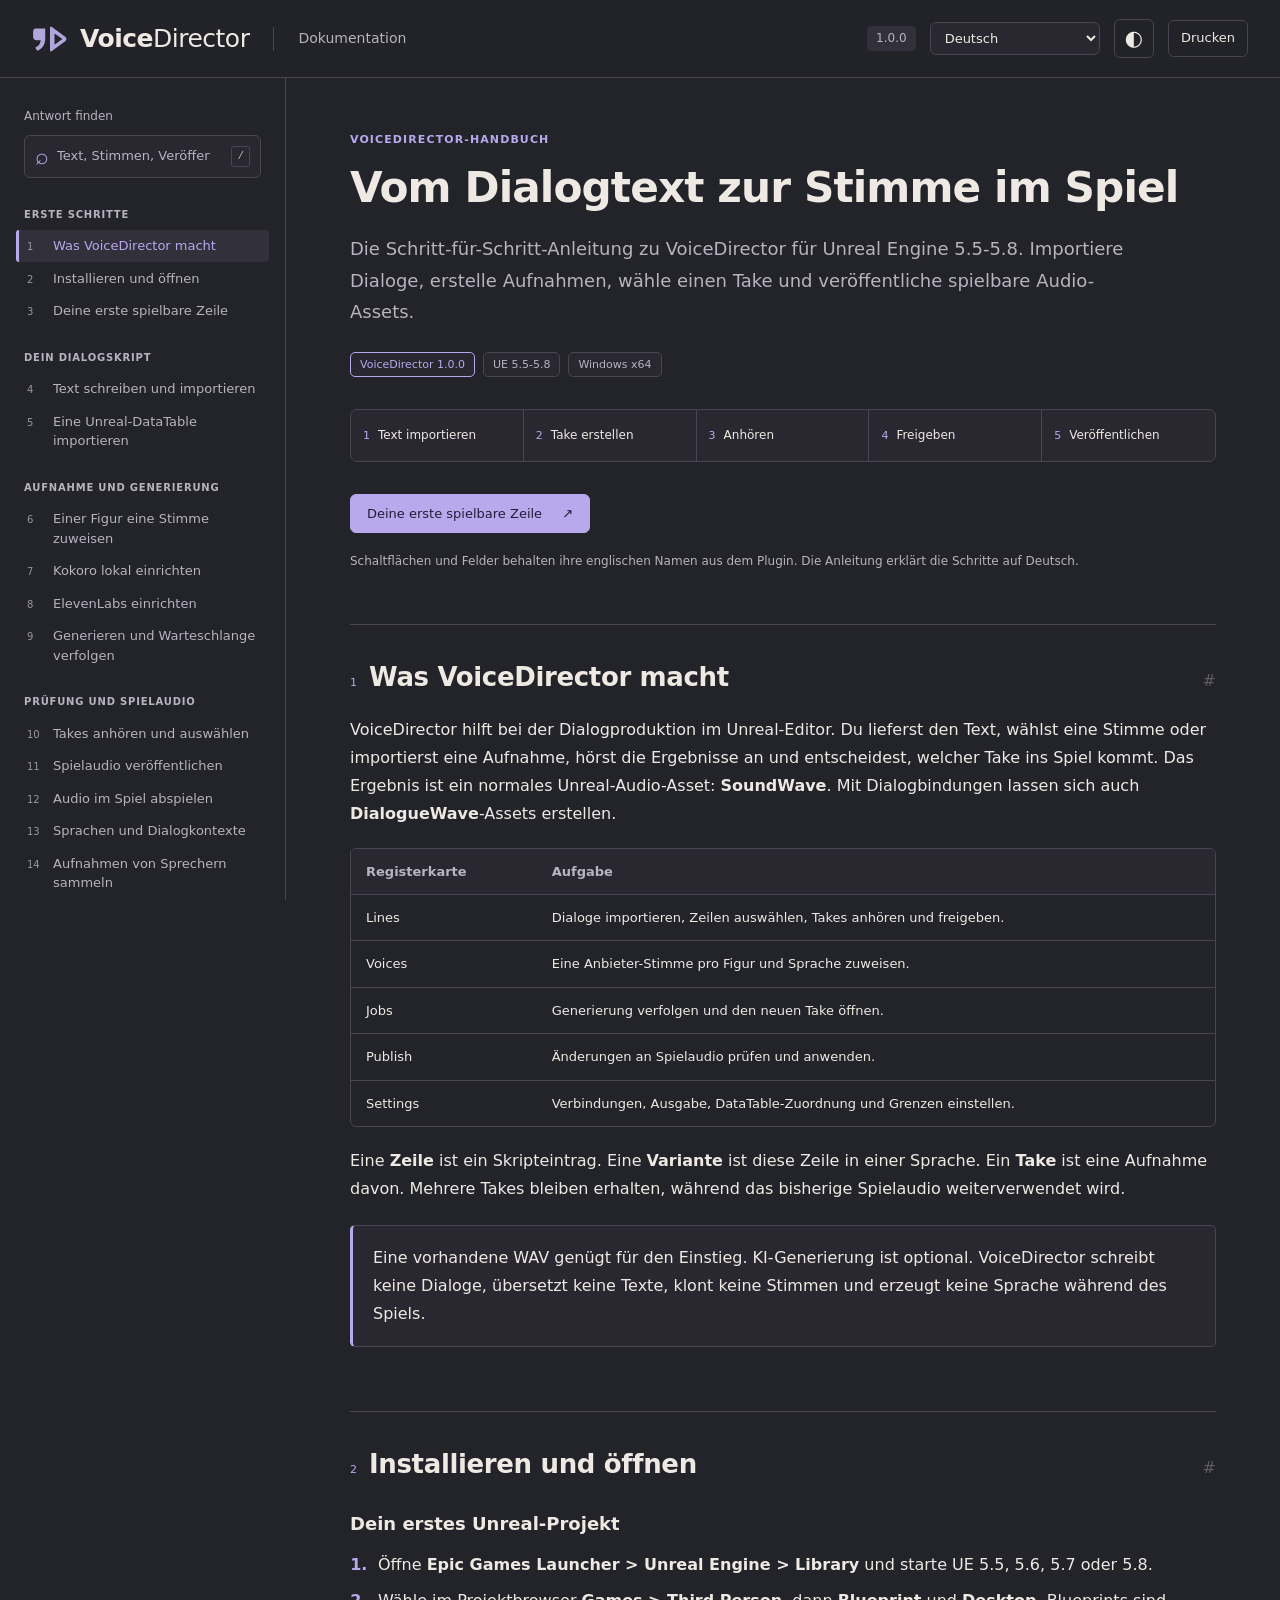
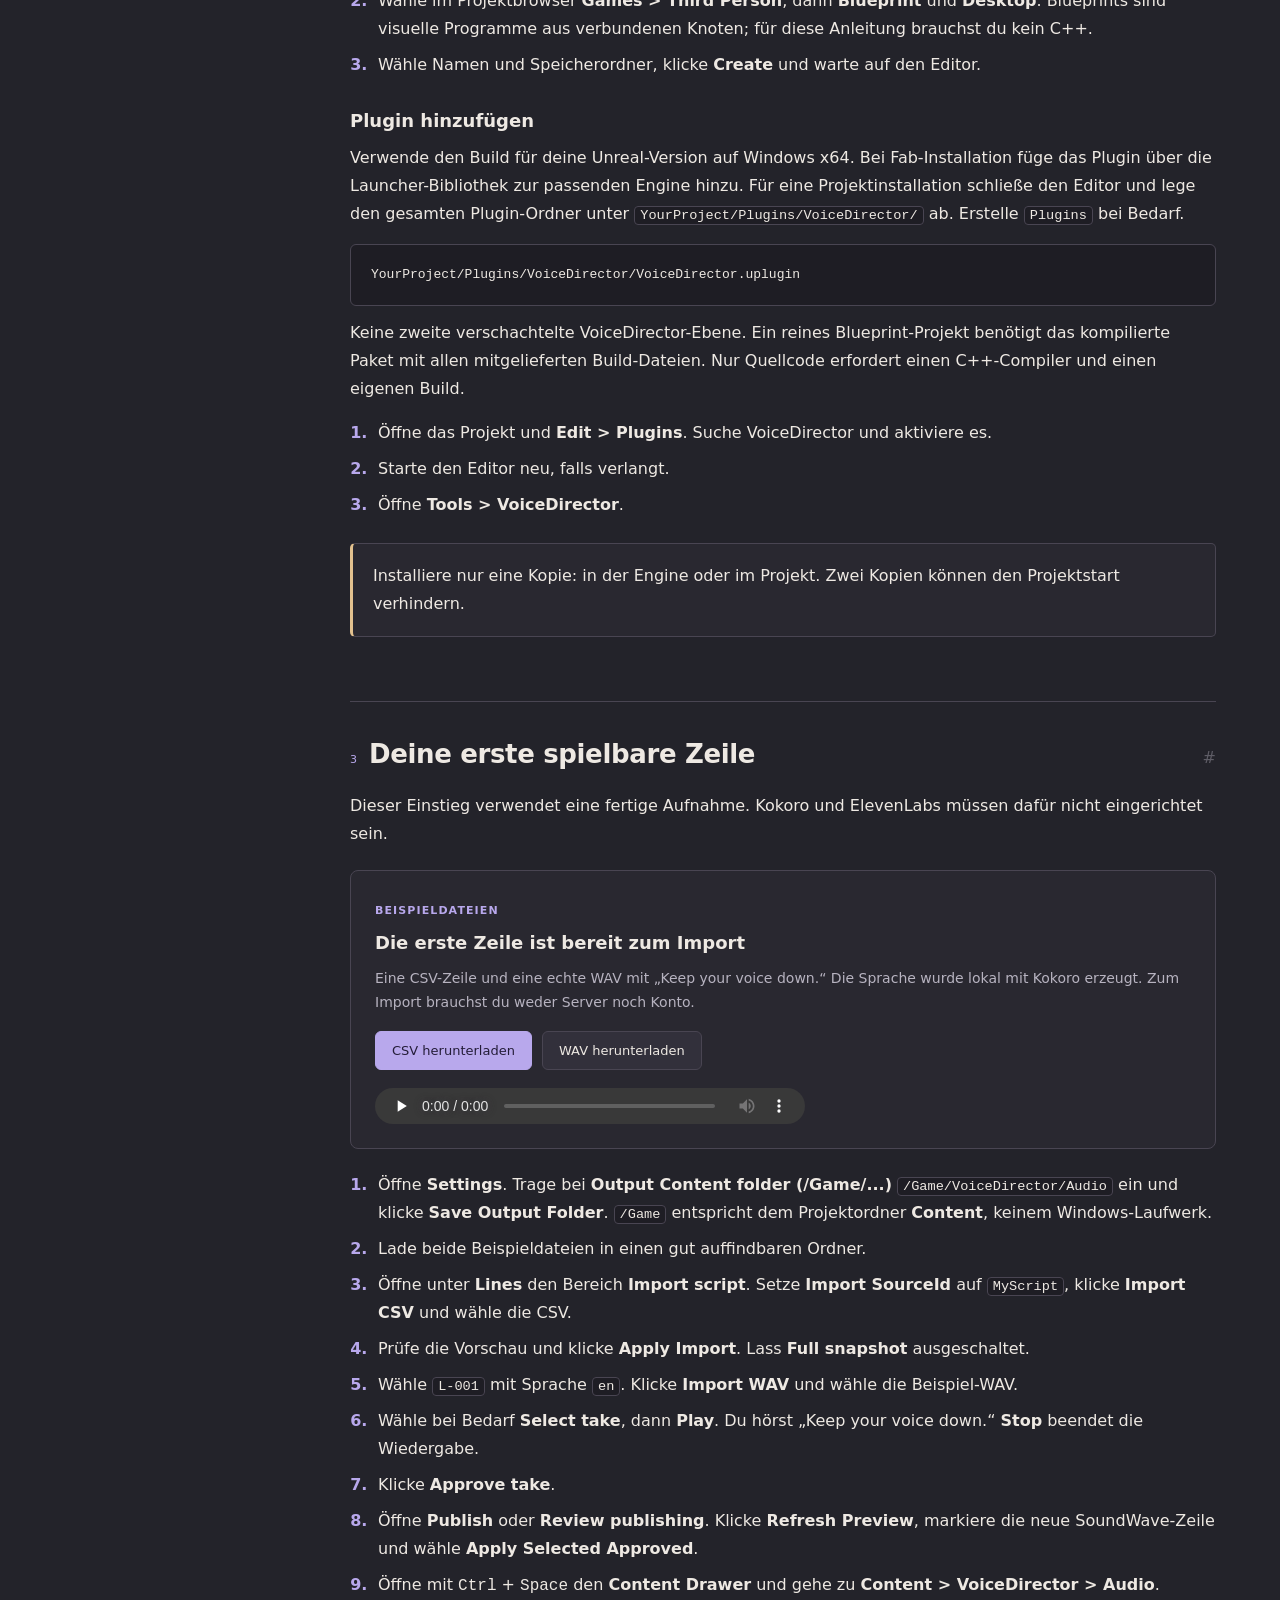
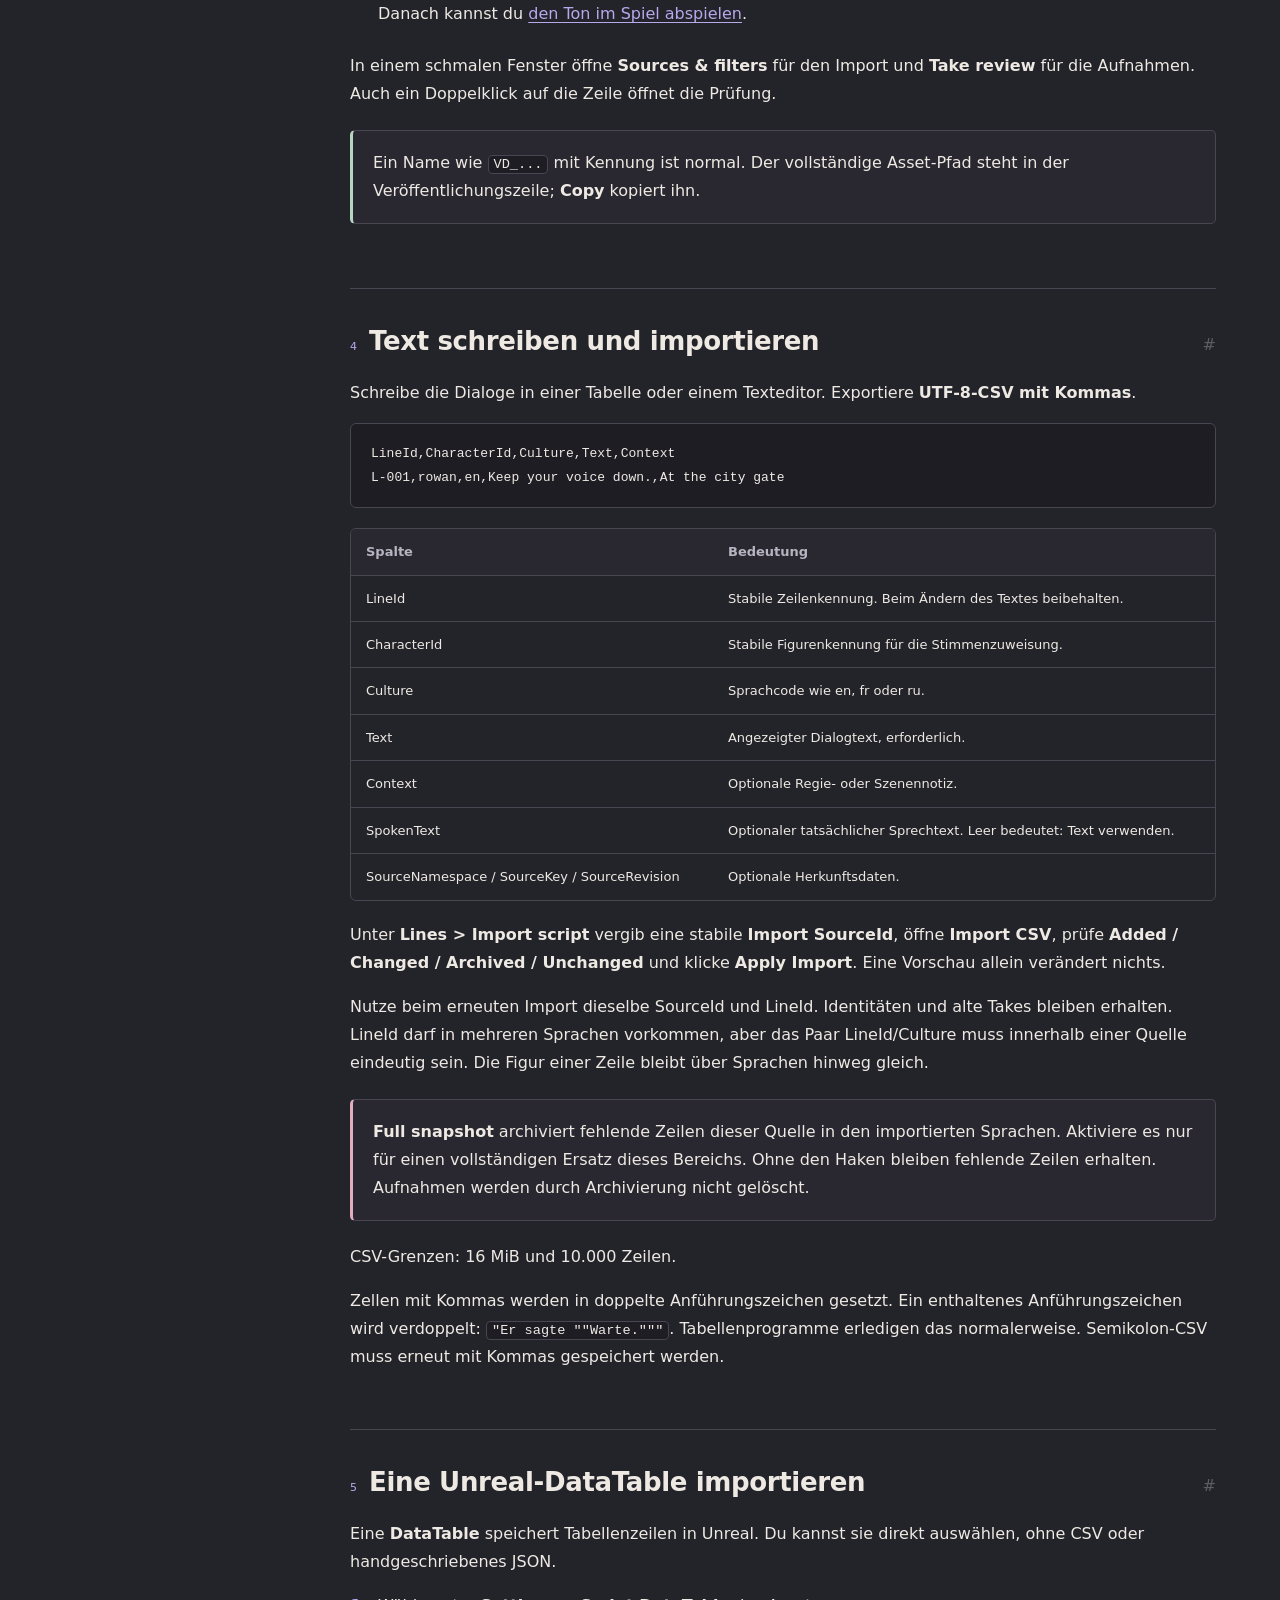
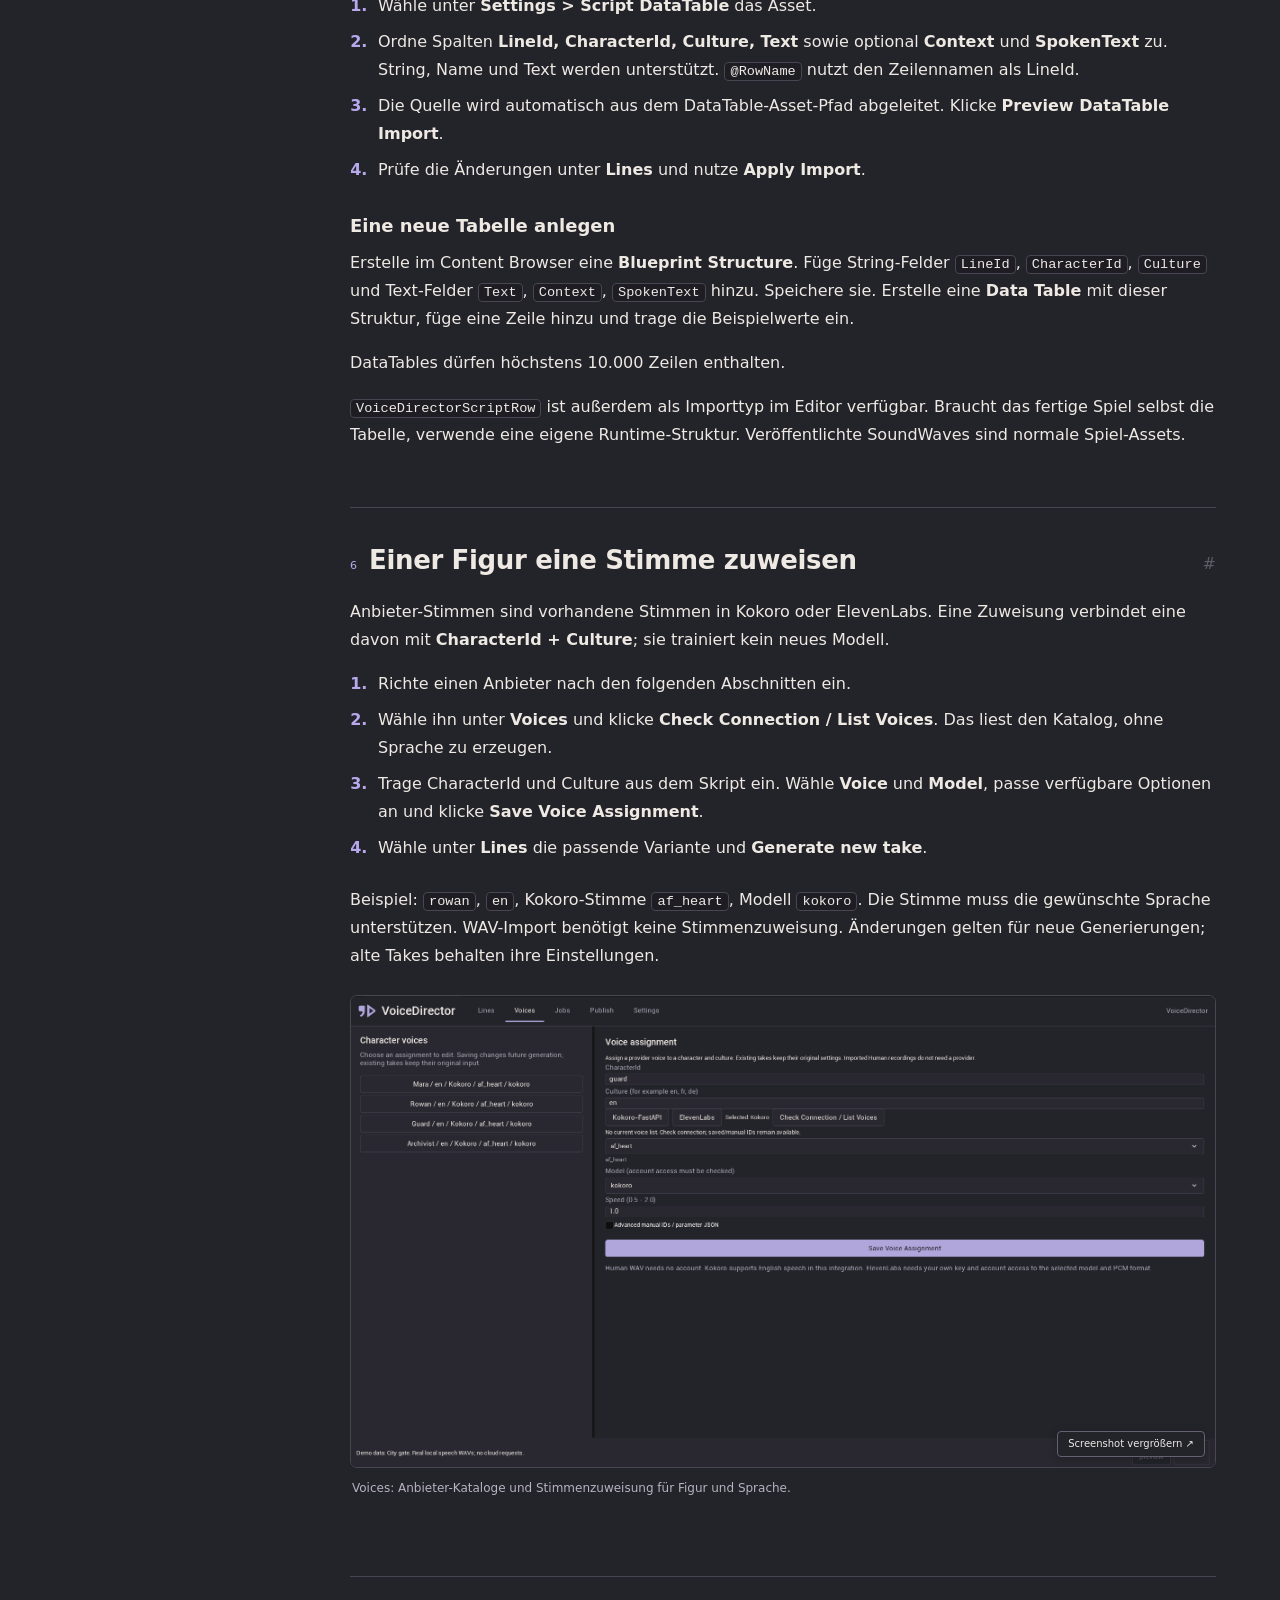
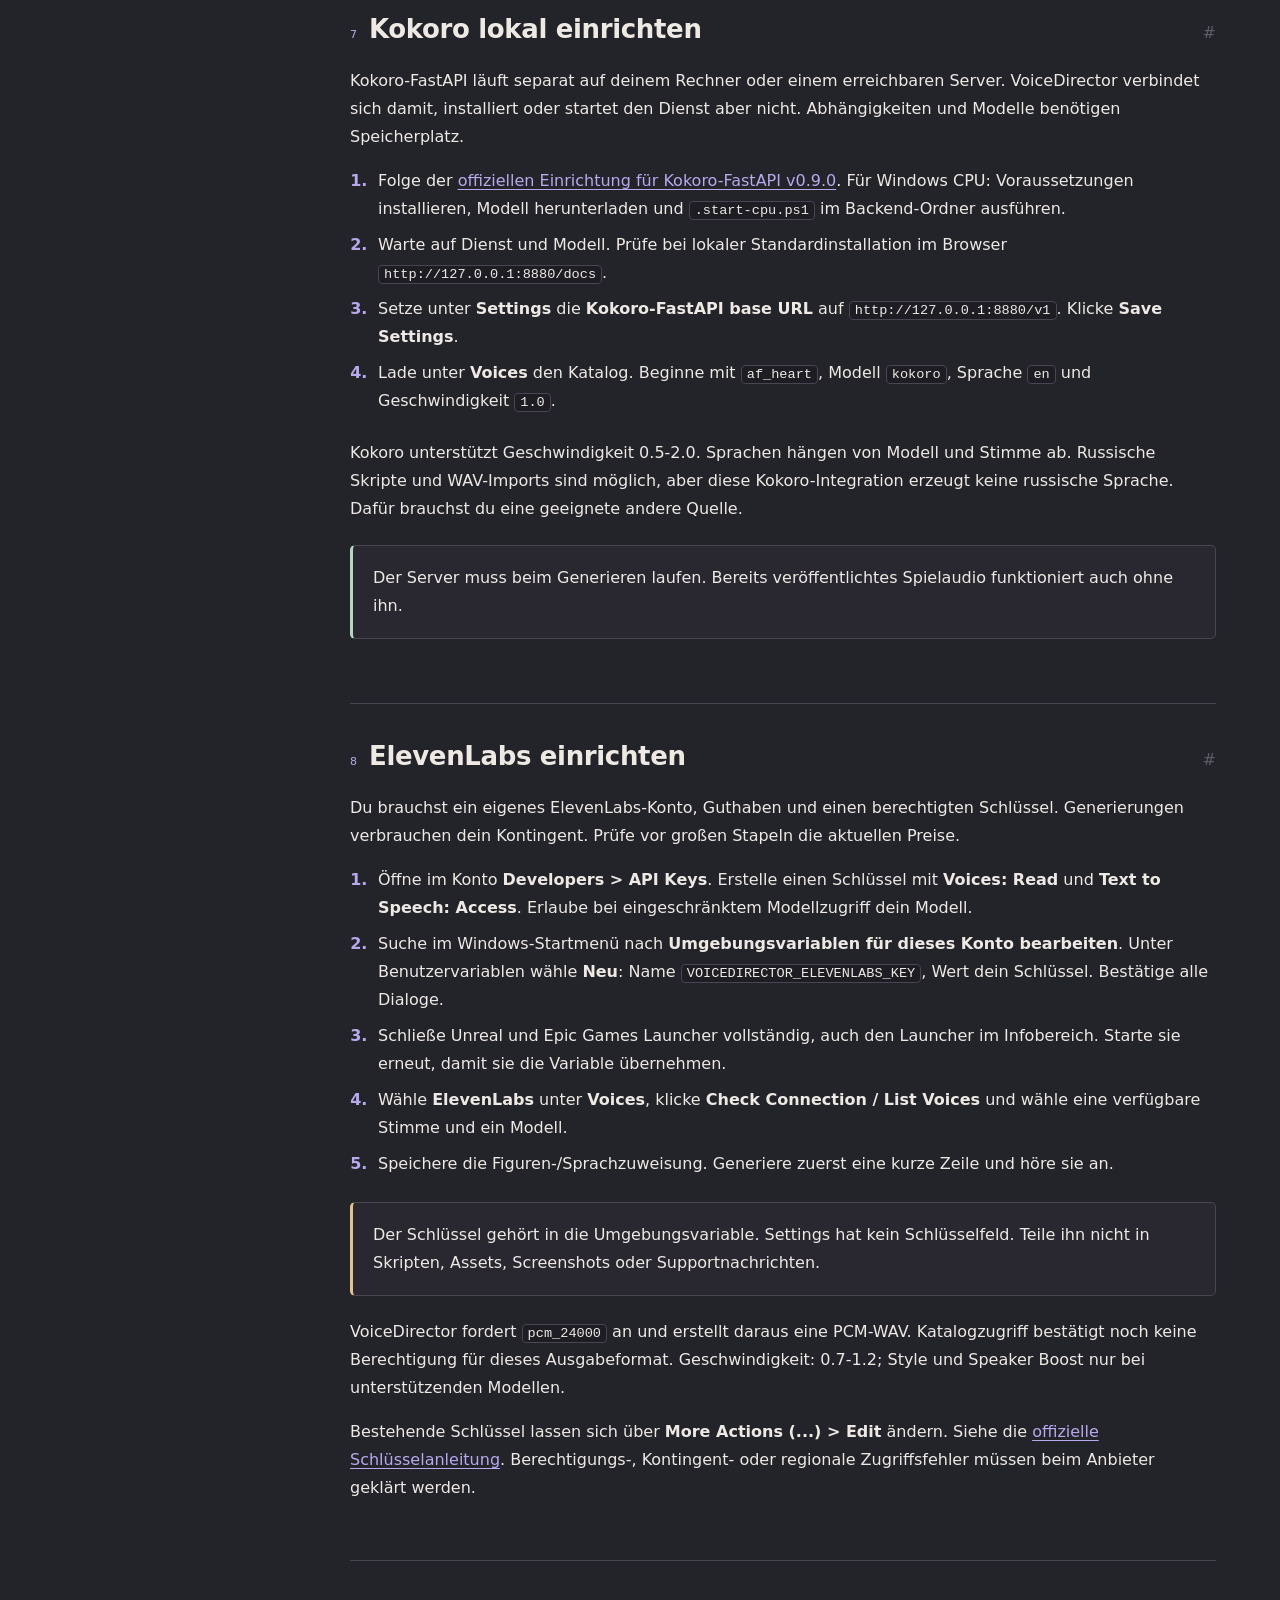
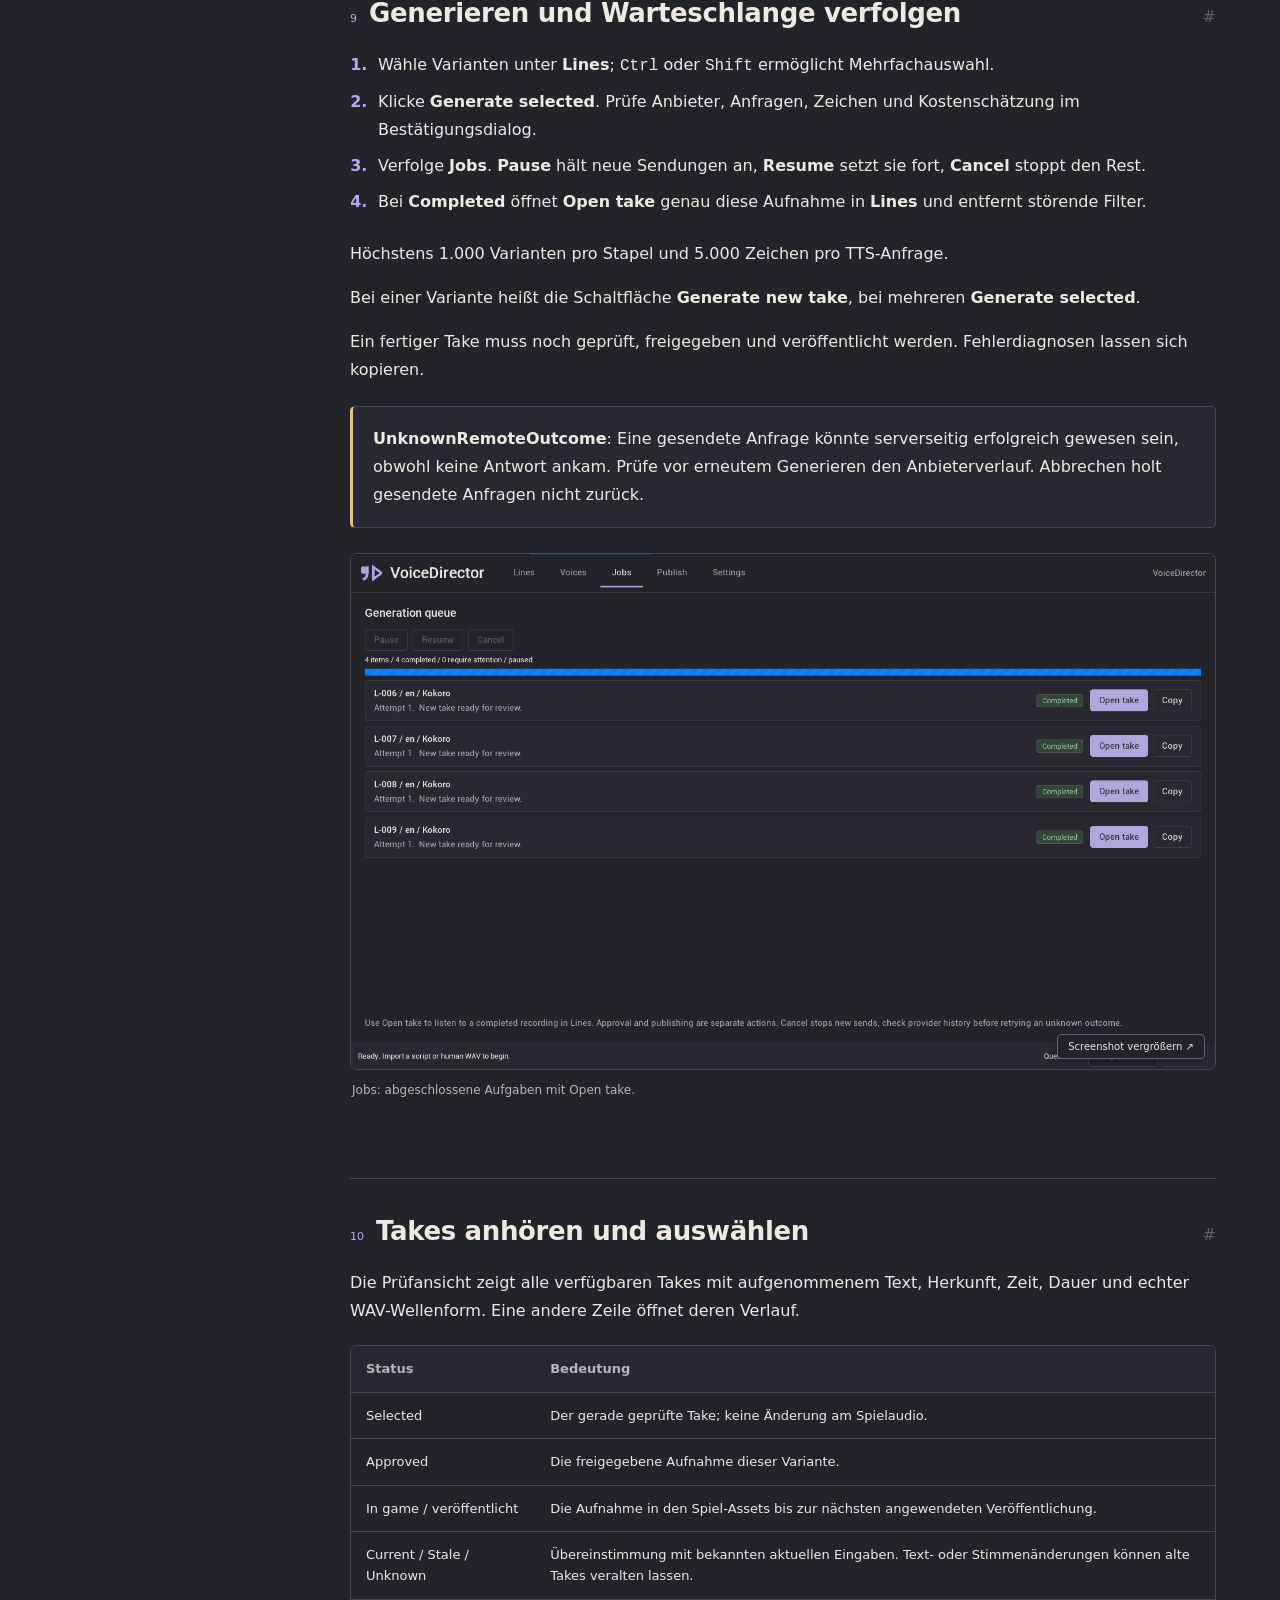
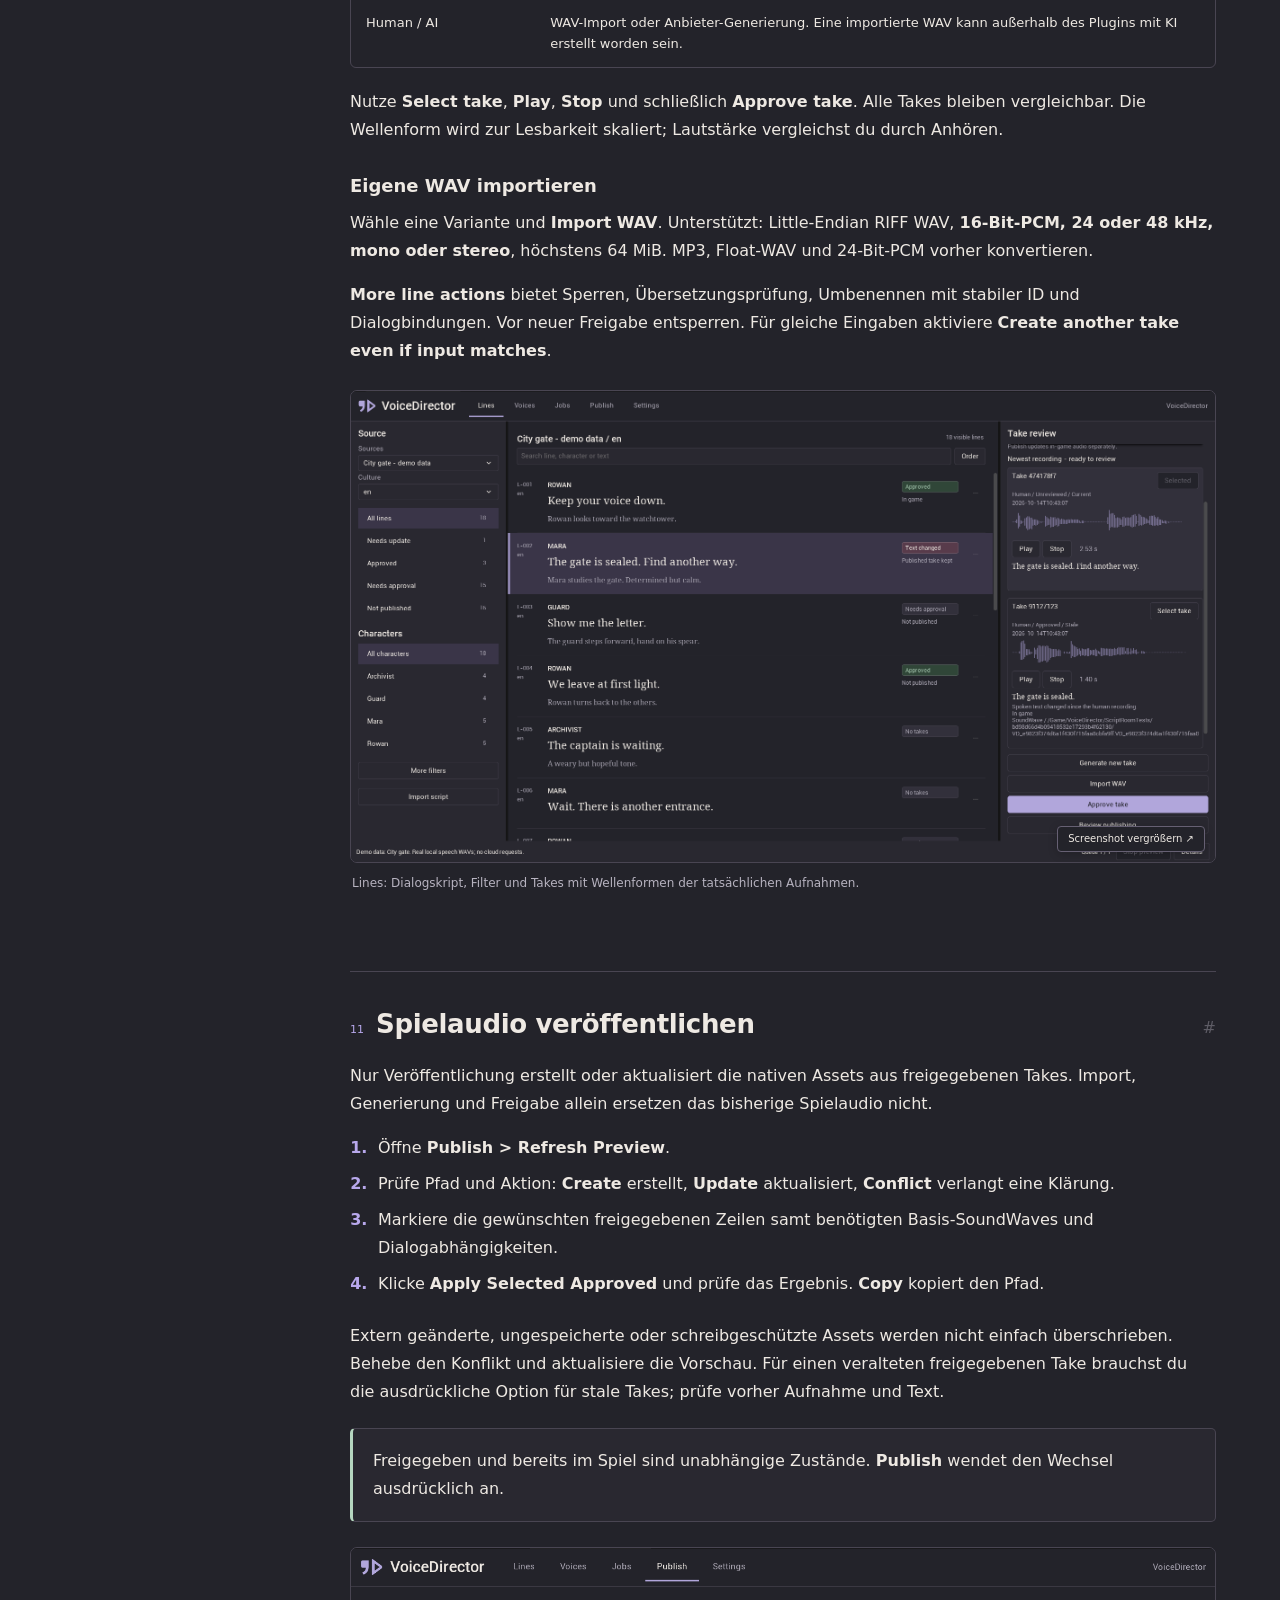
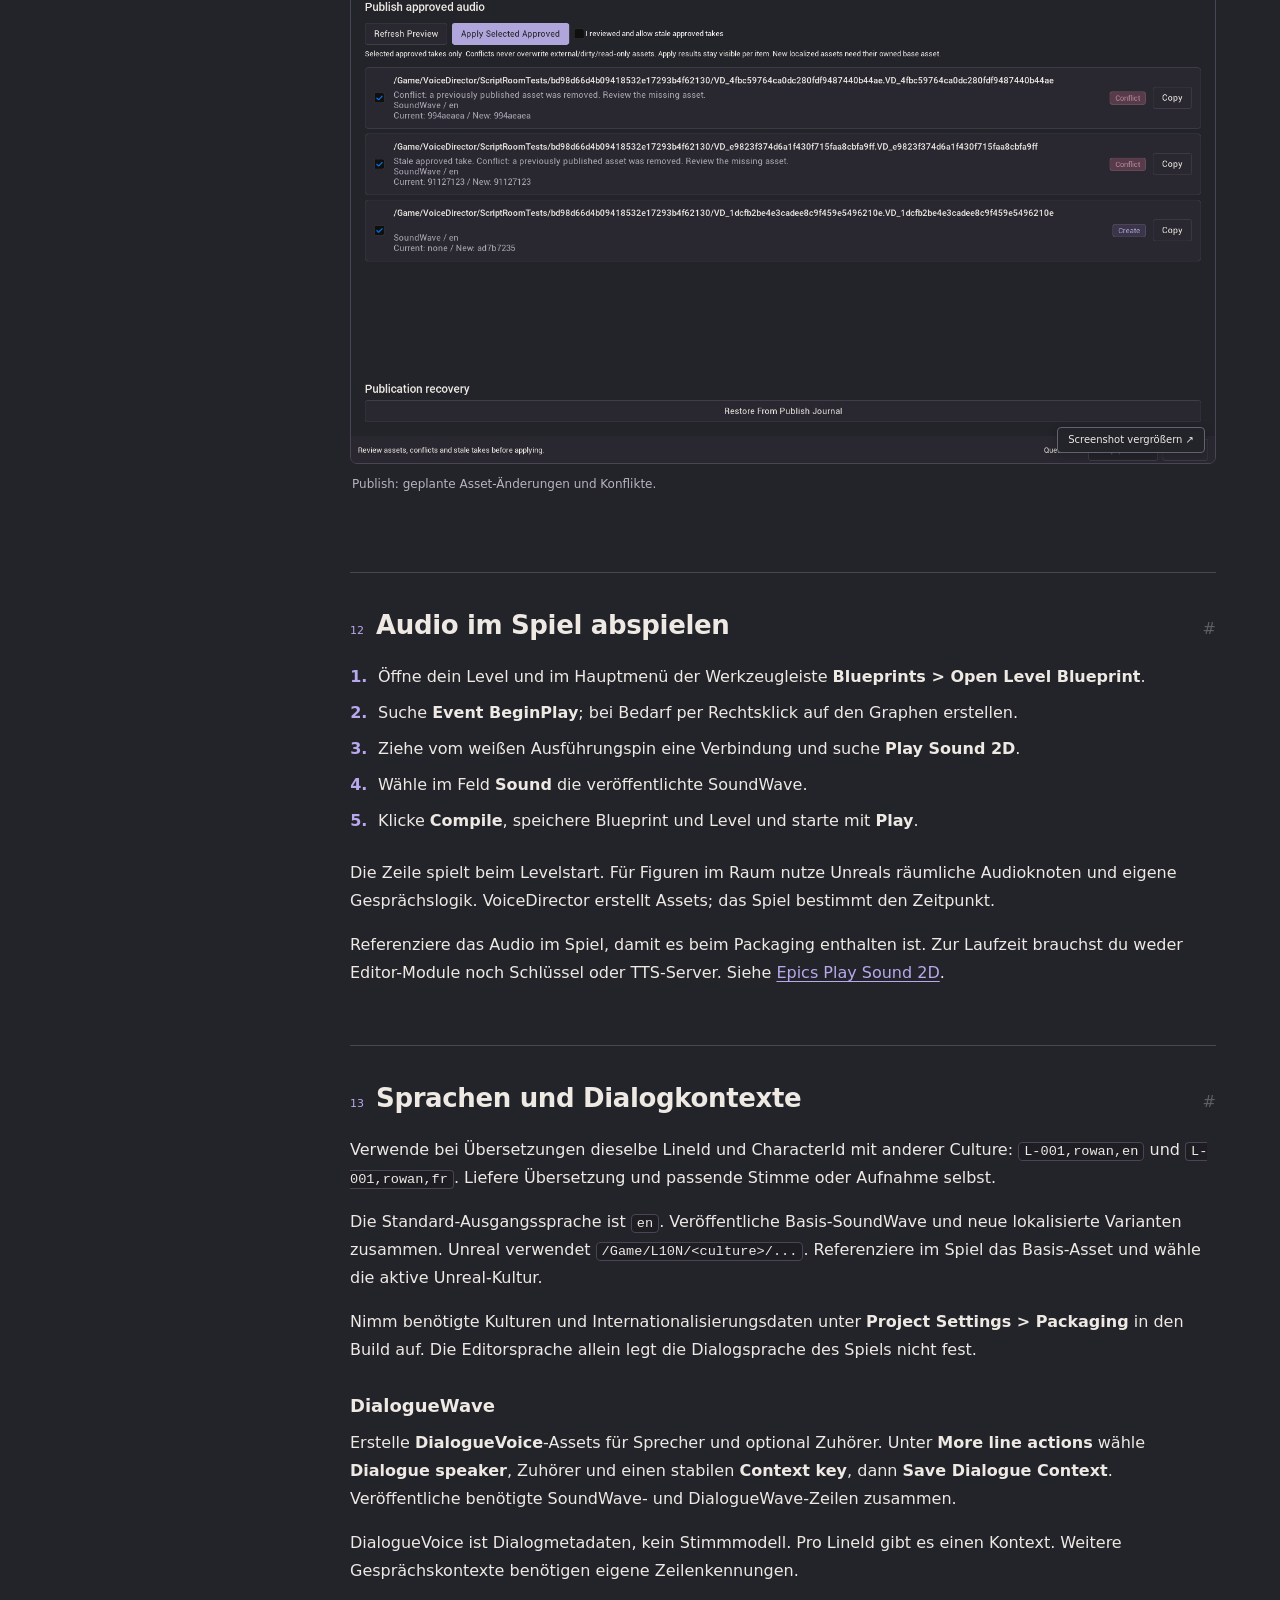
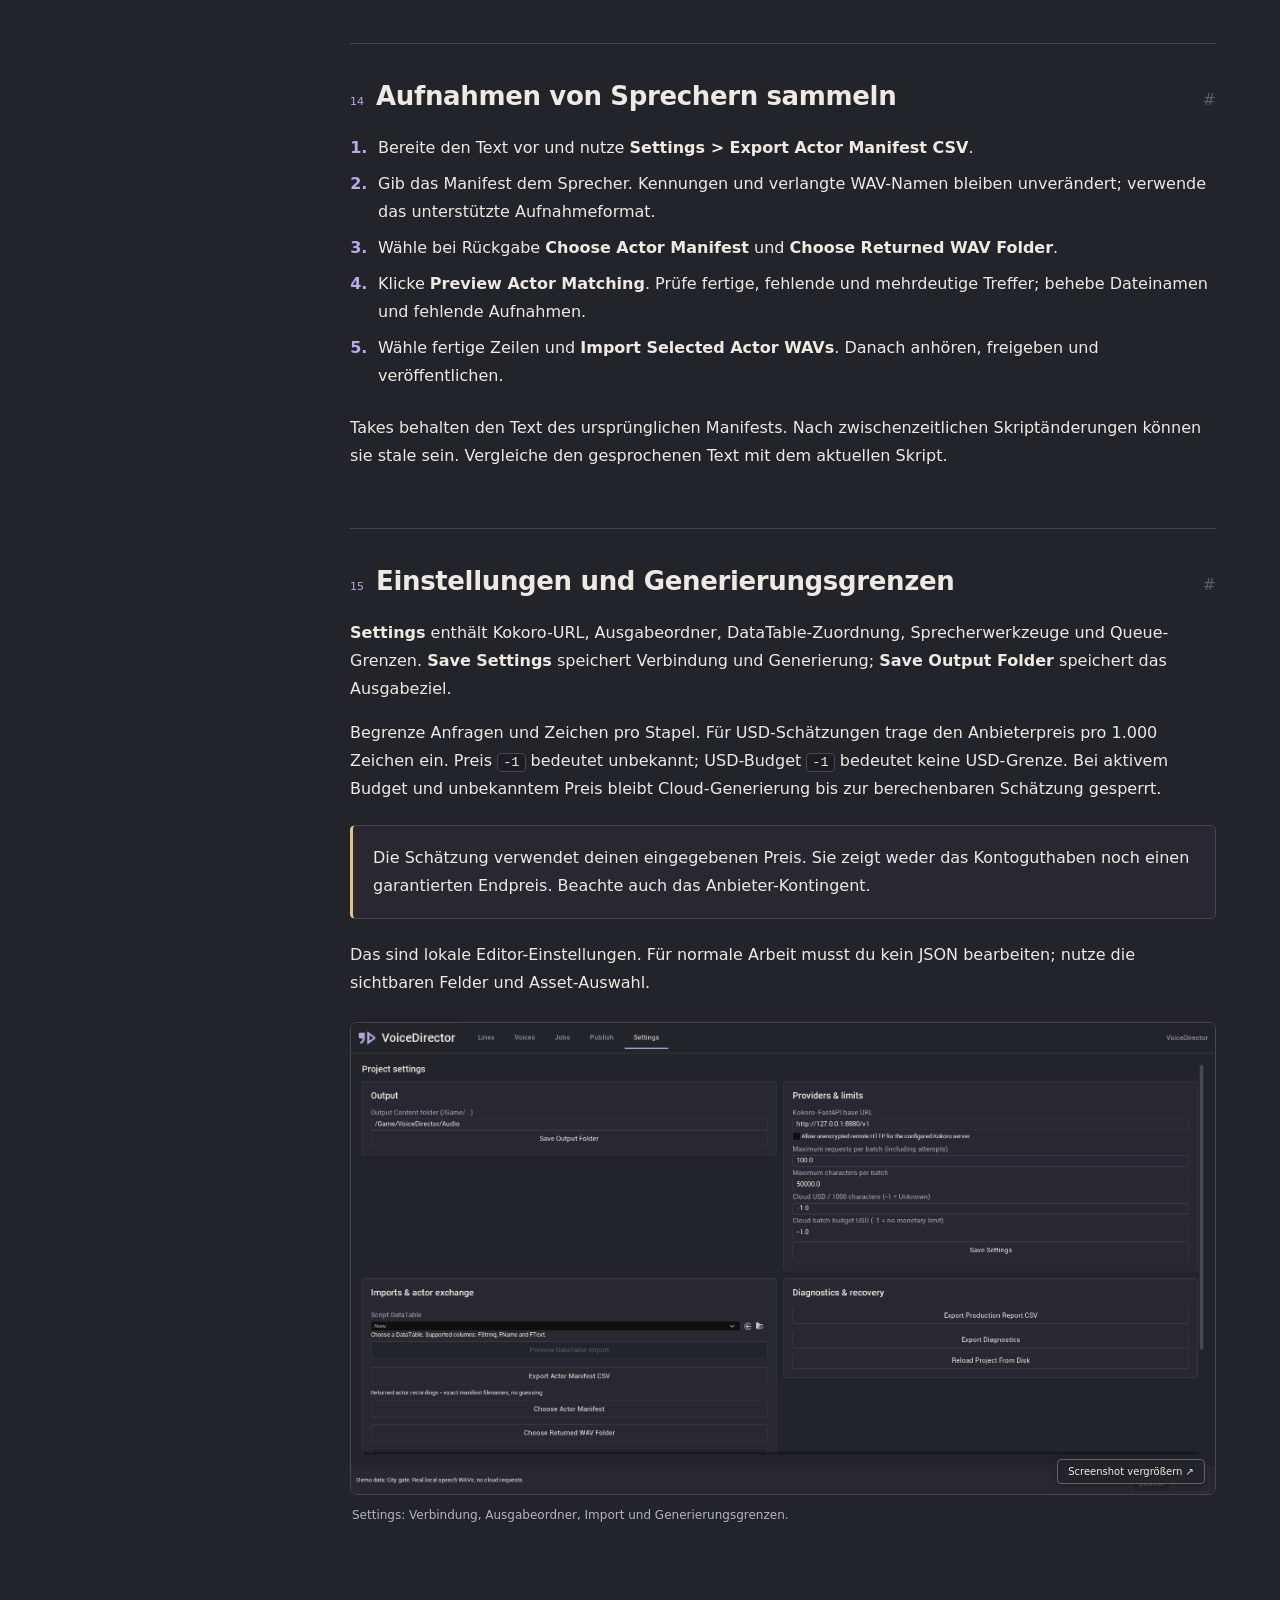
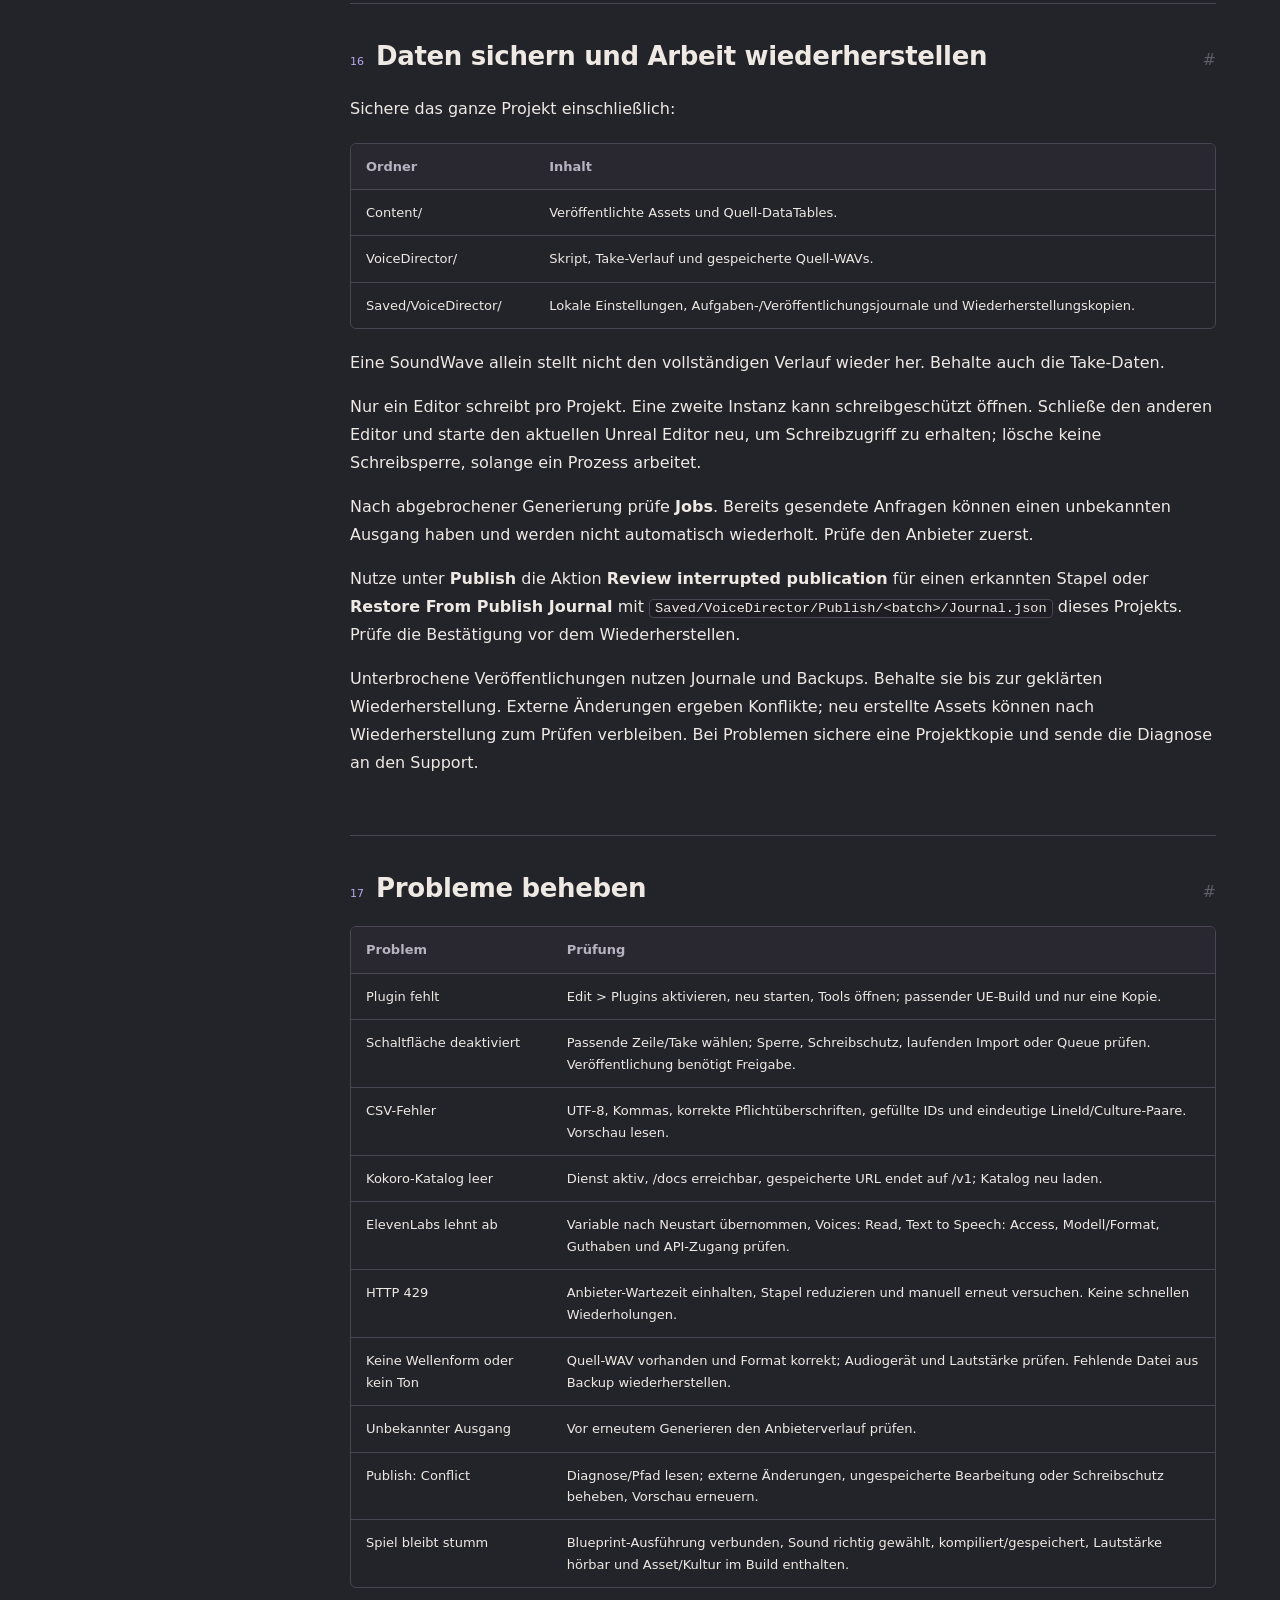
==== de/index.html @ 7562ea69 "Publish VoiceDirector documentation in nine languages" ====
<!doctype html>
<html lang="de">
<head>
<meta charset="utf-8"><meta name="viewport" content="width=device-width, initial-scale=1">
<meta name="color-scheme" content="dark light"><meta name="theme-color" content="#23232a">
<title>VoiceDirector | Dokumentation</title><meta name="description" content="Die Schritt-für-Schritt-Anleitung zu VoiceDirector für Unreal Engine 5.5-5.8. Importiere Dialoge, erstelle Aufnahmen, wähle einen Take und veröffentliche spielbare Audio-Assets.">
<link rel="canonical" href="https://nexusforgeue.github.io/VoiceDirector-docs/de/"><link rel="alternate" hreflang="en" href="https://nexusforgeue.github.io/VoiceDirector-docs/en/">
<link rel="alternate" hreflang="ru" href="https://nexusforgeue.github.io/VoiceDirector-docs/ru/">
<link rel="alternate" hreflang="de" href="https://nexusforgeue.github.io/VoiceDirector-docs/de/">
<link rel="alternate" hreflang="fr" href="https://nexusforgeue.github.io/VoiceDirector-docs/fr/">
<link rel="alternate" hreflang="es" href="https://nexusforgeue.github.io/VoiceDirector-docs/es/">
<link rel="alternate" hreflang="pt-BR" href="https://nexusforgeue.github.io/VoiceDirector-docs/pt-BR/">
<link rel="alternate" hreflang="zh-Hans" href="https://nexusforgeue.github.io/VoiceDirector-docs/zh-Hans/">
<link rel="alternate" hreflang="ja" href="https://nexusforgeue.github.io/VoiceDirector-docs/ja/">
<link rel="alternate" hreflang="ko" href="https://nexusforgeue.github.io/VoiceDirector-docs/ko/">
<link rel="icon" type="image/svg+xml" href="../assets/voice-director.svg">
<link rel="stylesheet" href="../assets/site.css"><script src="../assets/site.js" defer></script>
<noscript><style>.search,.locale-picker,.icon-button,.print-button,.menu-toggle{display:none}@media(max-width:900px){.sidebar{position:static;transform:none;visibility:visible;width:auto;height:auto;box-shadow:none;border-right:0;border-bottom:1px solid var(--border)}}</style></noscript>
</head>
<body data-no-results="Keine Treffer. Versuche einen Schaltflächennamen oder ein kürzeres Wort." data-search-label="Gefundene Abschnitte">
<a class="skip-link" href="#content">Zum Handbuch</a>
<header class="site-header"><a class="brand" href="#top"><img src="../assets/voice-director.svg" width="36" height="36" alt=""><span>Voice<span class="brand-light">Director</span></span></a><span class="header-divider"></span><span class="header-label">Dokumentation</span><div class="header-actions"><span class="version">1.0.0</span><label class="locale-picker"><span class="sr-only">Sprache</span><select id="locale"><option value="en">English</option><option value="ru">Русский</option><option value="de" selected>Deutsch</option><option value="fr">Français</option><option value="es">Español</option><option value="pt-BR">Português (Brasil)</option><option value="zh-Hans">简体中文</option><option value="ja">日本語</option><option value="ko">한국어</option></select></label><button type="button" class="icon-button" id="theme-toggle" aria-label="Darstellung wechseln" title="Darstellung wechseln"><span aria-hidden="true">◐</span></button><button type="button" class="print-button" id="print">Drucken</button><button type="button" class="menu-toggle" id="menu-toggle" aria-controls="sidebar" aria-expanded="false">Menü</button></div></header>
<div class="layout"><aside class="sidebar" id="sidebar"><form class="search" role="search"><label for="search">Antwort finden</label><div class="search-field"><span aria-hidden="true">⌕</span><input id="search" type="search" placeholder="Text, Stimmen, Veröffentlichung..." autocomplete="off"><kbd aria-hidden="true">/</kbd></div><div id="search-results" class="search-results" hidden></div><p class="sr-only" id="search-status" role="status" aria-live="polite"></p></form><nav aria-label="Inhalt"><div class="nav-group"><p>Erste Schritte</p><a href="#start" class="nav-link"><span class="nav-number" aria-hidden="true">1</span>Was VoiceDirector macht</a><a href="#install" class="nav-link"><span class="nav-number" aria-hidden="true">2</span>Installieren und öffnen</a><a href="#first-take" class="nav-link"><span class="nav-number" aria-hidden="true">3</span>Deine erste spielbare Zeile</a></div><div class="nav-group"><p>Dein Dialogskript</p><a href="#script" class="nav-link"><span class="nav-number" aria-hidden="true">4</span>Text schreiben und importieren</a><a href="#datatable" class="nav-link"><span class="nav-number" aria-hidden="true">5</span>Eine Unreal-DataTable importieren</a></div><div class="nav-group"><p>Aufnahme und Generierung</p><a href="#voices" class="nav-link"><span class="nav-number" aria-hidden="true">6</span>Einer Figur eine Stimme zuweisen</a><a href="#kokoro" class="nav-link"><span class="nav-number" aria-hidden="true">7</span>Kokoro lokal einrichten</a><a href="#elevenlabs" class="nav-link"><span class="nav-number" aria-hidden="true">8</span>ElevenLabs einrichten</a><a href="#jobs" class="nav-link"><span class="nav-number" aria-hidden="true">9</span>Generieren und Warteschlange verfolgen</a></div><div class="nav-group"><p>Prüfung und Spielaudio</p><a href="#takes" class="nav-link"><span class="nav-number" aria-hidden="true">10</span>Takes anhören und auswählen</a><a href="#publish" class="nav-link"><span class="nav-number" aria-hidden="true">11</span>Spielaudio veröffentlichen</a><a href="#game" class="nav-link"><span class="nav-number" aria-hidden="true">12</span>Audio im Spiel abspielen</a><a href="#localization" class="nav-link"><span class="nav-number" aria-hidden="true">13</span>Sprachen und Dialogkontexte</a><a href="#actor" class="nav-link"><span class="nav-number" aria-hidden="true">14</span>Aufnahmen von Sprechern sammeln</a></div><div class="nav-group"><p>Einstellungen und Hilfe</p><a href="#settings" class="nav-link"><span class="nav-number" aria-hidden="true">15</span>Einstellungen und Generierungsgrenzen</a><a href="#backup" class="nav-link"><span class="nav-number" aria-hidden="true">16</span>Daten sichern und Arbeit wiederherstellen</a><a href="#troubleshooting" class="nav-link"><span class="nav-number" aria-hidden="true">17</span>Probleme beheben</a><a href="#faq" class="nav-link"><span class="nav-number" aria-hidden="true">18</span>Häufige Fragen</a><a href="#support" class="nav-link"><span class="nav-number" aria-hidden="true">19</span>Hilfe erhalten</a></div></nav><div class="sidebar-footer"><span class="status-dot" aria-hidden="true"></span>UE 5.5-5.8 · Windows x64</div></aside>
<main id="content" tabindex="-1"><div id="top" class="hero"><div class="eyebrow">VoiceDirector-Handbuch</div><h1>Vom Dialogtext zur Stimme im Spiel</h1><p class="hero-description">Die Schritt-für-Schritt-Anleitung zu VoiceDirector für Unreal Engine 5.5-5.8. Importiere Dialoge, erstelle Aufnahmen, wähle einen Take und veröffentliche spielbare Audio-Assets.</p><div class="hero-meta"><span class="pill purple">VoiceDirector 1.0.0</span><span class="pill">UE 5.5-5.8</span><span class="pill">Windows x64</span></div><div class="workflow" aria-label="Arbeitsablauf"><div><span>1</span>Text importieren</div><div><span>2</span>Take erstellen</div><div><span>3</span>Anhören</div><div><span>4</span>Freigeben</div><div><span>5</span>Veröffentlichen</div></div><a class="button primary hero-cta" href="#first-take">Deine erste spielbare Zeile <span aria-hidden="true">↗</span></a><p class="ui-note">Schaltflächen und Felder behalten ihre englischen Namen aus dem Plugin. Die Anleitung erklärt die Schritte auf Deutsch.</p></div><section id="start" class="doc-section" aria-labelledby="start-title"><div class="section-heading"><span class="section-index" aria-hidden="true">1</span><h2 id="start-title">Was VoiceDirector macht</h2><a href="#start" class="anchor-link" aria-label="Link zu diesem Abschnitt">#</a></div><p>VoiceDirector hilft bei der Dialogproduktion im Unreal-Editor. Du lieferst den Text, wählst eine Stimme oder importierst eine Aufnahme, hörst die Ergebnisse an und entscheidest, welcher Take ins Spiel kommt. Das Ergebnis ist ein normales Unreal-Audio-Asset: <strong>SoundWave</strong>. Mit Dialogbindungen lassen sich auch <strong>DialogueWave</strong>-Assets erstellen.</p><div class="table-wrap"><table><thead><tr><th scope="col">Registerkarte</th><th scope="col">Aufgabe</th></tr></thead><tbody><tr><td>Lines</td><td>Dialoge importieren, Zeilen auswählen, Takes anhören und freigeben.</td></tr><tr><td>Voices</td><td>Eine Anbieter-Stimme pro Figur und Sprache zuweisen.</td></tr><tr><td>Jobs</td><td>Generierung verfolgen und den neuen Take öffnen.</td></tr><tr><td>Publish</td><td>Änderungen an Spielaudio prüfen und anwenden.</td></tr><tr><td>Settings</td><td>Verbindungen, Ausgabe, DataTable-Zuordnung und Grenzen einstellen.</td></tr></tbody></table></div><p>Eine <strong>Zeile</strong> ist ein Skripteintrag. Eine <strong>Variante</strong> ist diese Zeile in einer Sprache. Ein <strong>Take</strong> ist eine Aufnahme davon. Mehrere Takes bleiben erhalten, während das bisherige Spielaudio weiterverwendet wird.</p><div class="callout "><p>Eine vorhandene WAV genügt für den Einstieg. KI-Generierung ist optional. VoiceDirector schreibt keine Dialoge, übersetzt keine Texte, klont keine Stimmen und erzeugt keine Sprache während des Spiels.</p></div></section>
<section id="install" class="doc-section" aria-labelledby="install-title"><div class="section-heading"><span class="section-index" aria-hidden="true">2</span><h2 id="install-title">Installieren und öffnen</h2><a href="#install" class="anchor-link" aria-label="Link zu diesem Abschnitt">#</a></div><h3>Dein erstes Unreal-Projekt</h3><ol><li>Öffne <strong>Epic Games Launcher &gt; Unreal Engine &gt; Library</strong> und starte UE 5.5, 5.6, 5.7 oder 5.8.</li><li>Wähle im Projektbrowser <strong>Games &gt; Third Person</strong>, dann <strong>Blueprint</strong> und <strong>Desktop</strong>. Blueprints sind visuelle Programme aus verbundenen Knoten; für diese Anleitung brauchst du kein C++.</li><li>Wähle Namen und Speicherordner, klicke <strong>Create</strong> und warte auf den Editor.</li></ol><h3>Plugin hinzufügen</h3><p>Verwende den Build für deine Unreal-Version auf Windows x64. Bei Fab-Installation füge das Plugin über die Launcher-Bibliothek zur passenden Engine hinzu. Für eine Projektinstallation schließe den Editor und lege den gesamten Plugin-Ordner unter <code>YourProject/Plugins/VoiceDirector/</code> ab. Erstelle <code>Plugins</code> bei Bedarf.</p><pre><code>YourProject/Plugins/VoiceDirector/VoiceDirector.uplugin</code></pre><p>Keine zweite verschachtelte VoiceDirector-Ebene. Ein reines Blueprint-Projekt benötigt das kompilierte Paket mit allen mitgelieferten Build-Dateien. Nur Quellcode erfordert einen C++-Compiler und einen eigenen Build.</p><ol><li>Öffne das Projekt und <strong>Edit &gt; Plugins</strong>. Suche VoiceDirector und aktiviere es.</li><li>Starte den Editor neu, falls verlangt.</li><li>Öffne <strong>Tools &gt; VoiceDirector</strong>.</li></ol><div class="callout warning"><p>Installiere nur eine Kopie: in der Engine oder im Projekt. Zwei Kopien können den Projektstart verhindern.</p></div></section>
<section id="first-take" class="doc-section" aria-labelledby="first-take-title"><div class="section-heading"><span class="section-index" aria-hidden="true">3</span><h2 id="first-take-title">Deine erste spielbare Zeile</h2><a href="#first-take" class="anchor-link" aria-label="Link zu diesem Abschnitt">#</a></div><p>Dieser Einstieg verwendet eine fertige Aufnahme. Kokoro und ElevenLabs müssen dafür nicht eingerichtet sein.</p><div class="sample-box"><div><span class="eyebrow">Beispieldateien</span><h3>Die erste Zeile ist bereit zum Import</h3><p>Eine CSV-Zeile und eine echte WAV mit „Keep your voice down.“ Die Sprache wurde lokal mit Kokoro erzeugt. Zum Import brauchst du weder Server noch Konto.</p></div><div class="sample-actions"><a class="button primary" href="../assets/examples/first-line.csv" download="VoiceDirector-first-line.csv">CSV herunterladen</a><a class="button" href="../assets/examples/first-line.wav" download="VoiceDirector-first-line.wav">WAV herunterladen</a></div><audio controls preload="none" src="../assets/examples/first-line.wav" aria-label="Beispiel anhören"><a href="../assets/examples/first-line.wav">WAV herunterladen</a></audio></div><ol><li>Öffne <strong>Settings</strong>. Trage bei <strong>Output Content folder (/Game/...)</strong> <code>/Game/VoiceDirector/Audio</code> ein und klicke <strong>Save Output Folder</strong>. <code>/Game</code> entspricht dem Projektordner <strong>Content</strong>, keinem Windows-Laufwerk.</li><li>Lade beide Beispieldateien in einen gut auffindbaren Ordner.</li><li>Öffne unter <strong>Lines</strong> den Bereich <strong>Import script</strong>. Setze <strong>Import SourceId</strong> auf <code>MyScript</code>, klicke <strong>Import CSV</strong> und wähle die CSV.</li><li>Prüfe die Vorschau und klicke <strong>Apply Import</strong>. Lass <strong>Full snapshot</strong> ausgeschaltet.</li><li>Wähle <code>L-001</code> mit Sprache <code>en</code>. Klicke <strong>Import WAV</strong> und wähle die Beispiel-WAV.</li><li>Wähle bei Bedarf <strong>Select take</strong>, dann <strong>Play</strong>. Du hörst „Keep your voice down.“ <strong>Stop</strong> beendet die Wiedergabe.</li><li>Klicke <strong>Approve take</strong>.</li><li>Öffne <strong>Publish</strong> oder <strong>Review publishing</strong>. Klicke <strong>Refresh Preview</strong>, markiere die neue SoundWave-Zeile und wähle <strong>Apply Selected Approved</strong>.</li><li>Öffne mit <kbd>Ctrl</kbd> + <kbd>Space</kbd> den <strong>Content Drawer</strong> und gehe zu <strong>Content &gt; VoiceDirector &gt; Audio</strong>. Danach kannst du <a href="#game">den Ton im Spiel abspielen</a>.</li></ol><p>In einem schmalen Fenster öffne <strong>Sources &amp; filters</strong> für den Import und <strong>Take review</strong> für die Aufnahmen. Auch ein Doppelklick auf die Zeile öffnet die Prüfung.</p>
    <div class="callout success"><p>Ein Name wie <code>VD_...</code> mit Kennung ist normal. Der vollständige Asset-Pfad steht in der Veröffentlichungszeile; <strong>Copy</strong> kopiert ihn.</p></div></section>
<section id="script" class="doc-section" aria-labelledby="script-title"><div class="section-heading"><span class="section-index" aria-hidden="true">4</span><h2 id="script-title">Text schreiben und importieren</h2><a href="#script" class="anchor-link" aria-label="Link zu diesem Abschnitt">#</a></div><p>Schreibe die Dialoge in einer Tabelle oder einem Texteditor. Exportiere <strong>UTF-8-CSV mit Kommas</strong>.</p><pre><code>LineId,CharacterId,Culture,Text,Context
L-001,rowan,en,Keep your voice down.,At the city gate</code></pre><div class="table-wrap"><table><thead><tr><th scope="col">Spalte</th><th scope="col">Bedeutung</th></tr></thead><tbody><tr><td>LineId</td><td>Stabile Zeilenkennung. Beim Ändern des Textes beibehalten.</td></tr><tr><td>CharacterId</td><td>Stabile Figurenkennung für die Stimmenzuweisung.</td></tr><tr><td>Culture</td><td>Sprachcode wie en, fr oder ru.</td></tr><tr><td>Text</td><td>Angezeigter Dialogtext, erforderlich.</td></tr><tr><td>Context</td><td>Optionale Regie- oder Szenennotiz.</td></tr><tr><td>SpokenText</td><td>Optionaler tatsächlicher Sprechtext. Leer bedeutet: Text verwenden.</td></tr><tr><td>SourceNamespace / SourceKey / SourceRevision</td><td>Optionale Herkunftsdaten.</td></tr></tbody></table></div><p>Unter <strong>Lines &gt; Import script</strong> vergib eine stabile <strong>Import SourceId</strong>, öffne <strong>Import CSV</strong>, prüfe <strong>Added / Changed / Archived / Unchanged</strong> und klicke <strong>Apply Import</strong>. Eine Vorschau allein verändert nichts.</p><p>Nutze beim erneuten Import dieselbe SourceId und LineId. Identitäten und alte Takes bleiben erhalten. LineId darf in mehreren Sprachen vorkommen, aber das Paar LineId/Culture muss innerhalb einer Quelle eindeutig sein. Die Figur einer Zeile bleibt über Sprachen hinweg gleich.</p><div class="callout changed"><p><strong>Full snapshot</strong> archiviert fehlende Zeilen dieser Quelle in den importierten Sprachen. Aktiviere es nur für einen vollständigen Ersatz dieses Bereichs. Ohne den Haken bleiben fehlende Zeilen erhalten. Aufnahmen werden durch Archivierung nicht gelöscht.</p></div><p>CSV-Grenzen: 16 MiB und 10.000 Zeilen.</p><p>Zellen mit Kommas werden in doppelte Anführungszeichen gesetzt. Ein enthaltenes Anführungszeichen wird verdoppelt: <code>"Er sagte ""Warte."""</code>. Tabellenprogramme erledigen das normalerweise. Semikolon-CSV muss erneut mit Kommas gespeichert werden.</p></section>
<section id="datatable" class="doc-section" aria-labelledby="datatable-title"><div class="section-heading"><span class="section-index" aria-hidden="true">5</span><h2 id="datatable-title">Eine Unreal-DataTable importieren</h2><a href="#datatable" class="anchor-link" aria-label="Link zu diesem Abschnitt">#</a></div><p>Eine <strong>DataTable</strong> speichert Tabellenzeilen in Unreal. Du kannst sie direkt auswählen, ohne CSV oder handgeschriebenes JSON.</p><ol><li>Wähle unter <strong>Settings &gt; Script DataTable</strong> das Asset.</li><li>Ordne Spalten <strong>LineId, CharacterId, Culture, Text</strong> sowie optional <strong>Context</strong> und <strong>SpokenText</strong> zu. String, Name und Text werden unterstützt. <code>@RowName</code> nutzt den Zeilennamen als LineId.</li><li>Die Quelle wird automatisch aus dem DataTable-Asset-Pfad abgeleitet. Klicke <strong>Preview DataTable Import</strong>.</li><li>Prüfe die Änderungen unter <strong>Lines</strong> und nutze <strong>Apply Import</strong>.</li></ol><h3>Eine neue Tabelle anlegen</h3><p>Erstelle im Content Browser eine <strong>Blueprint Structure</strong>. Füge String-Felder <code>LineId</code>, <code>CharacterId</code>, <code>Culture</code> und Text-Felder <code>Text</code>, <code>Context</code>, <code>SpokenText</code> hinzu. Speichere sie. Erstelle eine <strong>Data Table</strong> mit dieser Struktur, füge eine Zeile hinzu und trage die Beispielwerte ein.</p><p>DataTables dürfen höchstens 10.000 Zeilen enthalten.</p><p><code>VoiceDirectorScriptRow</code> ist außerdem als Importtyp im Editor verfügbar. Braucht das fertige Spiel selbst die Tabelle, verwende eine eigene Runtime-Struktur. Veröffentlichte SoundWaves sind normale Spiel-Assets.</p></section>
<section id="voices" class="doc-section" aria-labelledby="voices-title"><div class="section-heading"><span class="section-index" aria-hidden="true">6</span><h2 id="voices-title">Einer Figur eine Stimme zuweisen</h2><a href="#voices" class="anchor-link" aria-label="Link zu diesem Abschnitt">#</a></div><p>Anbieter-Stimmen sind vorhandene Stimmen in Kokoro oder ElevenLabs. Eine Zuweisung verbindet eine davon mit <strong>CharacterId + Culture</strong>; sie trainiert kein neues Modell.</p><ol><li>Richte einen Anbieter nach den folgenden Abschnitten ein.</li><li>Wähle ihn unter <strong>Voices</strong> und klicke <strong>Check Connection / List Voices</strong>. Das liest den Katalog, ohne Sprache zu erzeugen.</li><li>Trage CharacterId und Culture aus dem Skript ein. Wähle <strong>Voice</strong> und <strong>Model</strong>, passe verfügbare Optionen an und klicke <strong>Save Voice Assignment</strong>.</li><li>Wähle unter <strong>Lines</strong> die passende Variante und <strong>Generate new take</strong>.</li></ol><p>Beispiel: <code>rowan</code>, <code>en</code>, Kokoro-Stimme <code>af_heart</code>, Modell <code>kokoro</code>. Die Stimme muss die gewünschte Sprache unterstützen. WAV-Import benötigt keine Stimmenzuweisung. Änderungen gelten für neue Generierungen; alte Takes behalten ihre Einstellungen.</p><figure class="screenshot"><button type="button" class="shot-open" data-zoom="../assets/screenshots/voices.png" aria-label="Screenshot vergrößern: Voices: Anbieter-Kataloge und Stimmenzuweisung für Figur und Sprache."><img src="../assets/screenshots/voices.png" alt="Voices: Anbieter-Kataloge und Stimmenzuweisung für Figur und Sprache." width="1920" height="1047" loading="lazy"><span class="zoom-hint">Screenshot vergrößern <span aria-hidden="true">↗</span></span></button><figcaption>Voices: Anbieter-Kataloge und Stimmenzuweisung für Figur und Sprache.</figcaption></figure></section>
<section id="kokoro" class="doc-section" aria-labelledby="kokoro-title"><div class="section-heading"><span class="section-index" aria-hidden="true">7</span><h2 id="kokoro-title">Kokoro lokal einrichten</h2><a href="#kokoro" class="anchor-link" aria-label="Link zu diesem Abschnitt">#</a></div><p>Kokoro-FastAPI läuft separat auf deinem Rechner oder einem erreichbaren Server. VoiceDirector verbindet sich damit, installiert oder startet den Dienst aber nicht. Abhängigkeiten und Modelle benötigen Speicherplatz.</p><ol><li>Folge der <a href="https://github.com/remsky/Kokoro-FastAPI/tree/404d122e847569012bd6a6afe36f1c3a5e1c66b7">offiziellen Einrichtung für Kokoro-FastAPI v0.9.0</a>. Für Windows CPU: Voraussetzungen installieren, Modell herunterladen und <code>.start-cpu.ps1</code> im Backend-Ordner ausführen.</li><li>Warte auf Dienst und Modell. Prüfe bei lokaler Standardinstallation im Browser <code>http://127.0.0.1:8880/docs</code>.</li><li>Setze unter <strong>Settings</strong> die <strong>Kokoro-FastAPI base URL</strong> auf <code>http://127.0.0.1:8880/v1</code>. Klicke <strong>Save Settings</strong>.</li><li>Lade unter <strong>Voices</strong> den Katalog. Beginne mit <code>af_heart</code>, Modell <code>kokoro</code>, Sprache <code>en</code> und Geschwindigkeit <code>1.0</code>.</li></ol><p>Kokoro unterstützt Geschwindigkeit 0.5-2.0. Sprachen hängen von Modell und Stimme ab. Russische Skripte und WAV-Imports sind möglich, aber diese Kokoro-Integration erzeugt keine russische Sprache. Dafür brauchst du eine geeignete andere Quelle.</p><div class="callout success"><p>Der Server muss beim Generieren laufen. Bereits veröffentlichtes Spielaudio funktioniert auch ohne ihn.</p></div></section>
<section id="elevenlabs" class="doc-section" aria-labelledby="elevenlabs-title"><div class="section-heading"><span class="section-index" aria-hidden="true">8</span><h2 id="elevenlabs-title">ElevenLabs einrichten</h2><a href="#elevenlabs" class="anchor-link" aria-label="Link zu diesem Abschnitt">#</a></div><p>Du brauchst ein eigenes ElevenLabs-Konto, Guthaben und einen berechtigten Schlüssel. Generierungen verbrauchen dein Kontingent. Prüfe vor großen Stapeln die aktuellen Preise.</p><ol><li>Öffne im Konto <strong>Developers &gt; API Keys</strong>. Erstelle einen Schlüssel mit <strong>Voices: Read</strong> und <strong>Text to Speech: Access</strong>. Erlaube bei eingeschränktem Modellzugriff dein Modell.</li><li>Suche im Windows-Startmenü nach <strong>Umgebungsvariablen für dieses Konto bearbeiten</strong>. Unter Benutzervariablen wähle <strong>Neu</strong>: Name <code>VOICEDIRECTOR_ELEVENLABS_KEY</code>, Wert dein Schlüssel. Bestätige alle Dialoge.</li><li>Schließe Unreal und Epic Games Launcher vollständig, auch den Launcher im Infobereich. Starte sie erneut, damit sie die Variable übernehmen.</li><li>Wähle <strong>ElevenLabs</strong> unter <strong>Voices</strong>, klicke <strong>Check Connection / List Voices</strong> und wähle eine verfügbare Stimme und ein Modell.</li><li>Speichere die Figuren-/Sprachzuweisung. Generiere zuerst eine kurze Zeile und höre sie an.</li></ol><div class="callout warning"><p>Der Schlüssel gehört in die Umgebungsvariable. Settings hat kein Schlüsselfeld. Teile ihn nicht in Skripten, Assets, Screenshots oder Supportnachrichten.</p></div><p>VoiceDirector fordert <code>pcm_24000</code> an und erstellt daraus eine PCM-WAV. Katalogzugriff bestätigt noch keine Berechtigung für dieses Ausgabeformat. Geschwindigkeit: 0.7-1.2; Style und Speaker Boost nur bei unterstützenden Modellen.</p><p>Bestehende Schlüssel lassen sich über <strong>More Actions (...) &gt; Edit</strong> ändern. Siehe die <a href="https://elevenlabs.io/docs/help-center/technical/how-do-i-authorize-myself-using-an-api-key">offizielle Schlüsselanleitung</a>. Berechtigungs-, Kontingent- oder regionale Zugriffsfehler müssen beim Anbieter geklärt werden.</p></section>
<section id="jobs" class="doc-section" aria-labelledby="jobs-title"><div class="section-heading"><span class="section-index" aria-hidden="true">9</span><h2 id="jobs-title">Generieren und Warteschlange verfolgen</h2><a href="#jobs" class="anchor-link" aria-label="Link zu diesem Abschnitt">#</a></div><ol><li>Wähle Varianten unter <strong>Lines</strong>; <kbd>Ctrl</kbd> oder <kbd>Shift</kbd> ermöglicht Mehrfachauswahl.</li><li>Klicke <strong>Generate selected</strong>. Prüfe Anbieter, Anfragen, Zeichen und Kostenschätzung im Bestätigungsdialog.</li><li>Verfolge <strong>Jobs</strong>. <strong>Pause</strong> hält neue Sendungen an, <strong>Resume</strong> setzt sie fort, <strong>Cancel</strong> stoppt den Rest.</li><li>Bei <strong>Completed</strong> öffnet <strong>Open take</strong> genau diese Aufnahme in <strong>Lines</strong> und entfernt störende Filter.</li></ol><p>Höchstens 1.000 Varianten pro Stapel und 5.000 Zeichen pro TTS-Anfrage.</p><p>Bei einer Variante heißt die Schaltfläche <strong>Generate new take</strong>, bei mehreren <strong>Generate selected</strong>.</p><p>Ein fertiger Take muss noch geprüft, freigegeben und veröffentlicht werden. Fehlerdiagnosen lassen sich kopieren.</p><div class="callout warning"><p><strong>UnknownRemoteOutcome</strong>: Eine gesendete Anfrage könnte serverseitig erfolgreich gewesen sein, obwohl keine Antwort ankam. Prüfe vor erneutem Generieren den Anbieterverlauf. Abbrechen holt gesendete Anfragen nicht zurück.</p></div><figure class="screenshot"><button type="button" class="shot-open" data-zoom="../assets/screenshots/jobs.png" aria-label="Screenshot vergrößern: Jobs: abgeschlossene Aufgaben mit Open take."><img src="../assets/screenshots/jobs.png" alt="Jobs: abgeschlossene Aufgaben mit Open take." width="1500" height="894" loading="lazy"><span class="zoom-hint">Screenshot vergrößern <span aria-hidden="true">↗</span></span></button><figcaption>Jobs: abgeschlossene Aufgaben mit Open take.</figcaption></figure></section>
<section id="takes" class="doc-section" aria-labelledby="takes-title"><div class="section-heading"><span class="section-index" aria-hidden="true">10</span><h2 id="takes-title">Takes anhören und auswählen</h2><a href="#takes" class="anchor-link" aria-label="Link zu diesem Abschnitt">#</a></div><p>Die Prüfansicht zeigt alle verfügbaren Takes mit aufgenommenem Text, Herkunft, Zeit, Dauer und echter WAV-Wellenform. Eine andere Zeile öffnet deren Verlauf.</p><div class="table-wrap"><table><thead><tr><th scope="col">Status</th><th scope="col">Bedeutung</th></tr></thead><tbody><tr><td>Selected</td><td>Der gerade geprüfte Take; keine Änderung am Spielaudio.</td></tr><tr><td>Approved</td><td>Die freigegebene Aufnahme dieser Variante.</td></tr><tr><td>In game / veröffentlicht</td><td>Die Aufnahme in den Spiel-Assets bis zur nächsten angewendeten Veröffentlichung.</td></tr><tr><td>Current / Stale / Unknown</td><td>Übereinstimmung mit bekannten aktuellen Eingaben. Text- oder Stimmenänderungen können alte Takes veralten lassen.</td></tr><tr><td>Human / AI</td><td>WAV-Import oder Anbieter-Generierung. Eine importierte WAV kann außerhalb des Plugins mit KI erstellt worden sein.</td></tr></tbody></table></div><p>Nutze <strong>Select take</strong>, <strong>Play</strong>, <strong>Stop</strong> und schließlich <strong>Approve take</strong>. Alle Takes bleiben vergleichbar. Die Wellenform wird zur Lesbarkeit skaliert; Lautstärke vergleichst du durch Anhören.</p><h3>Eigene WAV importieren</h3><p>Wähle eine Variante und <strong>Import WAV</strong>. Unterstützt: Little-Endian RIFF WAV, <strong>16-Bit-PCM, 24 oder 48 kHz, mono oder stereo</strong>, höchstens 64 MiB. MP3, Float-WAV und 24-Bit-PCM vorher konvertieren.</p><p><strong>More line actions</strong> bietet Sperren, Übersetzungsprüfung, Umbenennen mit stabiler ID und Dialogbindungen. Vor neuer Freigabe entsperren. Für gleiche Eingaben aktiviere <strong>Create another take even if input matches</strong>.</p><figure class="screenshot"><button type="button" class="shot-open" data-zoom="../assets/screenshots/lines.png" aria-label="Screenshot vergrößern: Lines: Dialogskript, Filter und Takes mit Wellenformen der tatsächlichen Aufnahmen."><img src="../assets/screenshots/lines.png" alt="Lines: Dialogskript, Filter und Takes mit Wellenformen der tatsächlichen Aufnahmen." width="1920" height="1047" loading="lazy"><span class="zoom-hint">Screenshot vergrößern <span aria-hidden="true">↗</span></span></button><figcaption>Lines: Dialogskript, Filter und Takes mit Wellenformen der tatsächlichen Aufnahmen.</figcaption></figure></section>
<section id="publish" class="doc-section" aria-labelledby="publish-title"><div class="section-heading"><span class="section-index" aria-hidden="true">11</span><h2 id="publish-title">Spielaudio veröffentlichen</h2><a href="#publish" class="anchor-link" aria-label="Link zu diesem Abschnitt">#</a></div><p>Nur Veröffentlichung erstellt oder aktualisiert die nativen Assets aus freigegebenen Takes. Import, Generierung und Freigabe allein ersetzen das bisherige Spielaudio nicht.</p><ol><li>Öffne <strong>Publish &gt; Refresh Preview</strong>.</li><li>Prüfe Pfad und Aktion: <strong>Create</strong> erstellt, <strong>Update</strong> aktualisiert, <strong>Conflict</strong> verlangt eine Klärung.</li><li>Markiere die gewünschten freigegebenen Zeilen samt benötigten Basis-SoundWaves und Dialogabhängigkeiten.</li><li>Klicke <strong>Apply Selected Approved</strong> und prüfe das Ergebnis. <strong>Copy</strong> kopiert den Pfad.</li></ol><p>Extern geänderte, ungespeicherte oder schreibgeschützte Assets werden nicht einfach überschrieben. Behebe den Konflikt und aktualisiere die Vorschau. Für einen veralteten freigegebenen Take brauchst du die ausdrückliche Option für stale Takes; prüfe vorher Aufnahme und Text.</p><div class="callout success"><p>Freigegeben und bereits im Spiel sind unabhängige Zustände. <strong>Publish</strong> wendet den Wechsel ausdrücklich an.</p></div><figure class="screenshot"><button type="button" class="shot-open" data-zoom="../assets/screenshots/publish.png" aria-label="Screenshot vergrößern: Publish: geplante Asset-Änderungen und Konflikte."><img src="../assets/screenshots/publish.png" alt="Publish: geplante Asset-Änderungen und Konflikte." width="1500" height="894" loading="lazy"><span class="zoom-hint">Screenshot vergrößern <span aria-hidden="true">↗</span></span></button><figcaption>Publish: geplante Asset-Änderungen und Konflikte.</figcaption></figure></section>
<section id="game" class="doc-section" aria-labelledby="game-title"><div class="section-heading"><span class="section-index" aria-hidden="true">12</span><h2 id="game-title">Audio im Spiel abspielen</h2><a href="#game" class="anchor-link" aria-label="Link zu diesem Abschnitt">#</a></div><ol><li>Öffne dein Level und im Hauptmenü der Werkzeugleiste <strong>Blueprints &gt; Open Level Blueprint</strong>.</li><li>Suche <strong>Event BeginPlay</strong>; bei Bedarf per Rechtsklick auf den Graphen erstellen.</li><li>Ziehe vom weißen Ausführungspin eine Verbindung und suche <strong>Play Sound 2D</strong>.</li><li>Wähle im Feld <strong>Sound</strong> die veröffentlichte SoundWave.</li><li>Klicke <strong>Compile</strong>, speichere Blueprint und Level und starte mit <strong>Play</strong>.</li></ol><p>Die Zeile spielt beim Levelstart. Für Figuren im Raum nutze Unreals räumliche Audioknoten und eigene Gesprächslogik. VoiceDirector erstellt Assets; das Spiel bestimmt den Zeitpunkt.</p><p>Referenziere das Audio im Spiel, damit es beim Packaging enthalten ist. Zur Laufzeit brauchst du weder Editor-Module noch Schlüssel oder TTS-Server. Siehe <a href="https://dev.epicgames.com/documentation/unreal-engine/BlueprintAPI/Audio/PlaySound2D?lang=en-US">Epics Play Sound 2D</a>.</p></section>
<section id="localization" class="doc-section" aria-labelledby="localization-title"><div class="section-heading"><span class="section-index" aria-hidden="true">13</span><h2 id="localization-title">Sprachen und Dialogkontexte</h2><a href="#localization" class="anchor-link" aria-label="Link zu diesem Abschnitt">#</a></div><p>Verwende bei Übersetzungen dieselbe LineId und CharacterId mit anderer Culture: <code>L-001,rowan,en</code> und <code>L-001,rowan,fr</code>. Liefere Übersetzung und passende Stimme oder Aufnahme selbst.</p><p>Die Standard-Ausgangssprache ist <code>en</code>. Veröffentliche Basis-SoundWave und neue lokalisierte Varianten zusammen. Unreal verwendet <code>/Game/L10N/&lt;culture&gt;/...</code>. Referenziere im Spiel das Basis-Asset und wähle die aktive Unreal-Kultur.</p><p>Nimm benötigte Kulturen und Internationalisierungsdaten unter <strong>Project Settings &gt; Packaging</strong> in den Build auf. Die Editorsprache allein legt die Dialogsprache des Spiels nicht fest.</p><h3>DialogueWave</h3><p>Erstelle <strong>DialogueVoice</strong>-Assets für Sprecher und optional Zuhörer. Unter <strong>More line actions</strong> wähle <strong>Dialogue speaker</strong>, Zuhörer und einen stabilen <strong>Context key</strong>, dann <strong>Save Dialogue Context</strong>. Veröffentliche benötigte SoundWave- und DialogueWave-Zeilen zusammen.</p><p>DialogueVoice ist Dialogmetadaten, kein Stimmmodell. Pro LineId gibt es einen Kontext. Weitere Gesprächskontexte benötigen eigene Zeilenkennungen.</p></section>
<section id="actor" class="doc-section" aria-labelledby="actor-title"><div class="section-heading"><span class="section-index" aria-hidden="true">14</span><h2 id="actor-title">Aufnahmen von Sprechern sammeln</h2><a href="#actor" class="anchor-link" aria-label="Link zu diesem Abschnitt">#</a></div><ol><li>Bereite den Text vor und nutze <strong>Settings &gt; Export Actor Manifest CSV</strong>.</li><li>Gib das Manifest dem Sprecher. Kennungen und verlangte WAV-Namen bleiben unverändert; verwende das unterstützte Aufnahmeformat.</li><li>Wähle bei Rückgabe <strong>Choose Actor Manifest</strong> und <strong>Choose Returned WAV Folder</strong>.</li><li>Klicke <strong>Preview Actor Matching</strong>. Prüfe fertige, fehlende und mehrdeutige Treffer; behebe Dateinamen und fehlende Aufnahmen.</li><li>Wähle fertige Zeilen und <strong>Import Selected Actor WAVs</strong>. Danach anhören, freigeben und veröffentlichen.</li></ol><p>Takes behalten den Text des ursprünglichen Manifests. Nach zwischenzeitlichen Skriptänderungen können sie stale sein. Vergleiche den gesprochenen Text mit dem aktuellen Skript.</p></section>
<section id="settings" class="doc-section" aria-labelledby="settings-title"><div class="section-heading"><span class="section-index" aria-hidden="true">15</span><h2 id="settings-title">Einstellungen und Generierungsgrenzen</h2><a href="#settings" class="anchor-link" aria-label="Link zu diesem Abschnitt">#</a></div><p><strong>Settings</strong> enthält Kokoro-URL, Ausgabeordner, DataTable-Zuordnung, Sprecherwerkzeuge und Queue-Grenzen. <strong>Save Settings</strong> speichert Verbindung und Generierung; <strong>Save Output Folder</strong> speichert das Ausgabeziel.</p><p>Begrenze Anfragen und Zeichen pro Stapel. Für USD-Schätzungen trage den Anbieterpreis pro 1.000 Zeichen ein. Preis <code>-1</code> bedeutet unbekannt; USD-Budget <code>-1</code> bedeutet keine USD-Grenze. Bei aktivem Budget und unbekanntem Preis bleibt Cloud-Generierung bis zur berechenbaren Schätzung gesperrt.</p><div class="callout warning"><p>Die Schätzung verwendet deinen eingegebenen Preis. Sie zeigt weder das Kontoguthaben noch einen garantierten Endpreis. Beachte auch das Anbieter-Kontingent.</p></div><p>Das sind lokale Editor-Einstellungen. Für normale Arbeit musst du kein JSON bearbeiten; nutze die sichtbaren Felder und Asset-Auswahl.</p><figure class="screenshot"><button type="button" class="shot-open" data-zoom="../assets/screenshots/settings.png" aria-label="Screenshot vergrößern: Settings: Verbindung, Ausgabeordner, Import und Generierungsgrenzen."><img src="../assets/screenshots/settings.png" alt="Settings: Verbindung, Ausgabeordner, Import und Generierungsgrenzen." width="1920" height="1047" loading="lazy"><span class="zoom-hint">Screenshot vergrößern <span aria-hidden="true">↗</span></span></button><figcaption>Settings: Verbindung, Ausgabeordner, Import und Generierungsgrenzen.</figcaption></figure></section>
<section id="backup" class="doc-section" aria-labelledby="backup-title"><div class="section-heading"><span class="section-index" aria-hidden="true">16</span><h2 id="backup-title">Daten sichern und Arbeit wiederherstellen</h2><a href="#backup" class="anchor-link" aria-label="Link zu diesem Abschnitt">#</a></div><p>Sichere das ganze Projekt einschließlich:</p><div class="table-wrap"><table><thead><tr><th scope="col">Ordner</th><th scope="col">Inhalt</th></tr></thead><tbody><tr><td>Content/</td><td>Veröffentlichte Assets und Quell-DataTables.</td></tr><tr><td>VoiceDirector/</td><td>Skript, Take-Verlauf und gespeicherte Quell-WAVs.</td></tr><tr><td>Saved/VoiceDirector/</td><td>Lokale Einstellungen, Aufgaben-/Veröffentlichungsjournale und Wiederherstellungskopien.</td></tr></tbody></table></div><p>Eine SoundWave allein stellt nicht den vollständigen Verlauf wieder her. Behalte auch die Take-Daten.</p><p>Nur ein Editor schreibt pro Projekt. Eine zweite Instanz kann schreibgeschützt öffnen. Schließe den anderen Editor und starte den aktuellen Unreal Editor neu, um Schreibzugriff zu erhalten; lösche keine Schreibsperre, solange ein Prozess arbeitet.</p><p>Nach abgebrochener Generierung prüfe <strong>Jobs</strong>. Bereits gesendete Anfragen können einen unbekannten Ausgang haben und werden nicht automatisch wiederholt. Prüfe den Anbieter zuerst.</p><p>Nutze unter <strong>Publish</strong> die Aktion <strong>Review interrupted publication</strong> für einen erkannten Stapel oder <strong>Restore From Publish Journal</strong> mit <code>Saved/VoiceDirector/Publish/&lt;batch&gt;/Journal.json</code> dieses Projekts. Prüfe die Bestätigung vor dem Wiederherstellen.</p><p>Unterbrochene Veröffentlichungen nutzen Journale und Backups. Behalte sie bis zur geklärten Wiederherstellung. Externe Änderungen ergeben Konflikte; neu erstellte Assets können nach Wiederherstellung zum Prüfen verbleiben. Bei Problemen sichere eine Projektkopie und sende die Diagnose an den Support.</p></section>
<section id="troubleshooting" class="doc-section" aria-labelledby="troubleshooting-title"><div class="section-heading"><span class="section-index" aria-hidden="true">17</span><h2 id="troubleshooting-title">Probleme beheben</h2><a href="#troubleshooting" class="anchor-link" aria-label="Link zu diesem Abschnitt">#</a></div><div class="table-wrap"><table><thead><tr><th scope="col">Problem</th><th scope="col">Prüfung</th></tr></thead><tbody><tr><td>Plugin fehlt</td><td>Edit > Plugins aktivieren, neu starten, Tools öffnen; passender UE-Build und nur eine Kopie.</td></tr><tr><td>Schaltfläche deaktiviert</td><td>Passende Zeile/Take wählen; Sperre, Schreibschutz, laufenden Import oder Queue prüfen. Veröffentlichung benötigt Freigabe.</td></tr><tr><td>CSV-Fehler</td><td>UTF-8, Kommas, korrekte Pflichtüberschriften, gefüllte IDs und eindeutige LineId/Culture-Paare. Vorschau lesen.</td></tr><tr><td>Kokoro-Katalog leer</td><td>Dienst aktiv, /docs erreichbar, gespeicherte URL endet auf /v1; Katalog neu laden.</td></tr><tr><td>ElevenLabs lehnt ab</td><td>Variable nach Neustart übernommen, Voices: Read, Text to Speech: Access, Modell/Format, Guthaben und API-Zugang prüfen.</td></tr><tr><td>HTTP 429</td><td>Anbieter-Wartezeit einhalten, Stapel reduzieren und manuell erneut versuchen. Keine schnellen Wiederholungen.</td></tr><tr><td>Keine Wellenform oder kein Ton</td><td>Quell-WAV vorhanden und Format korrekt; Audiogerät und Lautstärke prüfen. Fehlende Datei aus Backup wiederherstellen.</td></tr><tr><td>Unbekannter Ausgang</td><td>Vor erneutem Generieren den Anbieterverlauf prüfen.</td></tr><tr><td>Publish: Conflict</td><td>Diagnose/Pfad lesen; externe Änderungen, ungespeicherte Bearbeitung oder Schreibschutz beheben, Vorschau erneuern.</td></tr><tr><td>Spiel bleibt stumm</td><td>Blueprint-Ausführung verbunden, Sound richtig gewählt, kompiliert/gespeichert, Lautstärke hörbar und Asset/Kultur im Build enthalten.</td></tr></tbody></table></div></section>
<section id="faq" class="doc-section" aria-labelledby="faq-title"><div class="section-heading"><span class="section-index" aria-hidden="true">18</span><h2 id="faq-title">Häufige Fragen</h2><a href="#faq" class="anchor-link" aria-label="Link zu diesem Abschnitt">#</a></div><details><summary>Kostet der erste Einstieg etwas?</summary><p>CSV/WAV-Import und natives Audio brauchen kein Anbieter-Konto. ElevenLabs verwendet eigene Preise und Credits. Für lokales Kokoro installierst du den Dienst und lädst Modelle herunter.</p></details><details><summary>Woher kommen Text und Stimmen?</summary><p>Den Text lieferst du. Audio kommt aus deinen WAVs oder vom Anbieter. VoiceDirector organisiert Takes; es schreibt keine Geschichte und trainiert keine Stimme.</p></details><details><summary>Brauche ich C++ oder JSON?</summary><p>Normale Nutzung funktioniert in Blueprint-Projekten mit kompiliertem Paket. Stimmen, Einstellungen und DataTable-Zuordnung haben sichtbare Bedienelemente. Quellcode-Kompilierung ist ein eigener Entwicklerablauf.</p></details><details><summary>Ersetzt ein neuer Take sofort das Spielaudio?</summary><p>Nein. Anhören, freigeben und Veröffentlichungsänderung ausdrücklich anwenden. Bis dahin bleibt die vorherige veröffentlichte Aufnahme.</p></details><details><summary>Bleibe ich beim Sprachwechsel im Abschnitt?</summary><p>Ja. Die Sprachauswahl behält den aktuellen Abschnitt. Englische Plugin-Beschriftungen bleiben erkennbar.</p></details><details><summary>Generiert das fertige Spiel neue Sprache?</summary><p>VoiceDirector 1.0.0 ist ein Editorwerkzeug. Das Spiel spielt veröffentlichte native Audio-Assets; Runtime-TTS gehört nicht dazu.</p></details></section>
<section id="support" class="doc-section" aria-labelledby="support-title"><div class="section-heading"><span class="section-index" aria-hidden="true">19</span><h2 id="support-title">Hilfe erhalten</h2><a href="#support" class="anchor-link" aria-label="Link zu diesem Abschnitt">#</a></div><p>Schreibe an <a href="mailto:nexusforgeuesupport@gmail.com">nexusforgeuesupport@gmail.com</a>. Nenne VoiceDirector-/Unreal-Version, Anbieter, genaue Schritte, Fehlermeldung und einen Screenshot der betroffenen Registerkarte.</p><p>Keine API-Schlüssel senden. Ein kleines freigebbares Skript-/Audio-Beispiel ist hilfreicher als ein privates Gesamtprojekt. Vor Untersuchungen zur Wiederherstellung immer eine Kopie behalten.</p></section><footer class="page-footer"><a href="#top">Nach oben ↑</a><span>© NexusForgeUE · VoiceDirector</span><a href="https://github.com/NexusForgeUE/VoiceDirector-docs">GitHub</a></footer></main></div>
<dialog id="image-dialog" aria-labelledby="image-title"><div class="dialog-toolbar"><span id="image-title"></span><div><button type="button" id="image-size" aria-pressed="false">Originalgröße</button><button type="button" id="image-close" aria-label="Schließen">Schließen <span aria-hidden="true">×</span></button></div></div><div class="image-scroll"><img id="dialog-image" alt=""></div></dialog>
<noscript><div class="no-script">Das gesamte Handbuch ist ohne JavaScript lesbar. Sprache auswählen: <span><a href="../en/">English</a> · <a href="../ru/">Русский</a> · <a href="../de/">Deutsch</a> · <a href="../fr/">Français</a> · <a href="../es/">Español</a> · <a href="../pt-BR/">Português (Brasil)</a> · <a href="../zh-Hans/">简体中文</a> · <a href="../ja/">日本語</a> · <a href="../ko/">한국어</a></span></div></noscript>
</body></html>
---- assets/site.css ----
@charset "UTF-8";
:root { color-scheme: dark; --bg: #23232a; --panel: #292830; --raised: #32303b; --text: #eee9e3; --muted: #b7b3c0; --border: #494552; --accent: #b8a8ec; --accent-dark: #241d38; --success: #b5d6bf; --success-bg: #304638; --changed: #e0acbe; --changed-bg: #583b4b; --warning: #e2c18e; --warning-bg: #493e2c; --header: rgba(35,35,42,.97); --code: #1e1d24; --shadow: rgba(0,0,0,.22); font-family: "Segoe UI", system-ui, -apple-system, sans-serif; font-size: 16px; }
:root[data-theme="light"] { color-scheme: light; --bg: #f5f3f8; --panel: #eeebf3; --raised: #fff; --text: #292432; --muted: #625b70; --border: #d1cbdc; --accent: #6c459e; --accent-dark: #fff; --success: #285d3b; --success-bg: #e2f0e6; --changed: #8b3858; --changed-bg: #f5e4ec; --warning: #785018; --warning-bg: #f6ecd6; --header: rgba(245,243,248,.97); --code: #e7e2ed; --shadow: rgba(61,38,84,.1); }
* { box-sizing: border-box; }
html { scroll-behavior: smooth; scroll-padding-top: 104px; }
body { margin: 0; background: var(--bg); color: var(--text); line-height: 1.75; }
a { color: var(--accent); text-underline-offset: .2em; }
a:hover { color: var(--text); }
button, input, select { font: inherit; }
button, select { cursor: pointer; }
button { color: var(--text); }
:focus-visible { outline: 2px solid var(--accent); outline-offset: 4px; }
button, input, select, .button { border-radius: 6px; }
.sr-only { position: absolute; width: 1px; height: 1px; padding: 0; margin: -1px; overflow: hidden; clip-path: inset(50%); white-space: nowrap; border: 0; }
.skip-link { position: fixed; top: -100px; left: 20px; z-index: 20; padding: 10px 20px; background: var(--accent); color: var(--accent-dark); }
.skip-link:focus { top: 10px; }
.site-header { height: 78px; display: flex; align-items: center; gap: 24px; padding: 0 32px; border-bottom: 1px solid var(--border); background: var(--header); position: sticky; top: 0; z-index: 10; }
.brand { display: inline-flex; align-items: center; gap: 12px; color: var(--text); text-decoration: none; font-size: 25px; font-weight: 650; letter-spacing: -.5px; white-space: nowrap; }
.brand-light { font-weight: 400; }
.brand img { flex-shrink: 0; }
.header-divider { height: 24px; border-left: 1px solid var(--border); }
.header-label { color: var(--muted); font-size: 14px; }
.header-actions { display: flex; align-items: center; gap: 14px; margin-left: auto; }
.version { font-size: 12px; padding: 2px 9px; border-radius: 4px; background: var(--raised); color: var(--muted); }
.locale-picker select { border: 1px solid var(--border); background: var(--panel); color: var(--text); padding: 7px 26px 7px 10px; max-width: 170px; font-size: 13px; }
.icon-button, .print-button, .menu-toggle { border: 1px solid var(--border); background: transparent; padding: 6px 12px; min-height: 36px; font-size: 13px; }
.icon-button { font-size: 21px; padding: 0 10px; }
.menu-toggle { display: none; }
.layout { max-width: 1510px; margin: 0 auto; display: grid; grid-template-columns: 286px minmax(0,1fr); }
.sidebar { position: sticky; top: 78px; height: calc(100vh - 78px); overflow: auto; padding: 28px 24px; border-right: 1px solid var(--border); scrollbar-width: thin; scrollbar-color: var(--border) transparent; }
.search { margin-bottom: 28px; position: relative; }
.search label { display: block; font-size: 12px; color: var(--muted); margin-bottom: 8px; }
.search-field { display: flex; align-items: center; border: 1px solid var(--border); border-radius: 6px; background: var(--panel); gap: 8px; padding: 0 10px; }
.search-field > span { color: var(--accent); font-size: 23px; }
.search input { border: 0; background: transparent; width: 100%; min-width: 0; color: var(--text); outline-offset: 2px; padding: 9px 0; font-size: 13px; }
.search input::placeholder { color: var(--muted); }
.search kbd { color: var(--muted); font-size: 11px; border: 1px solid var(--border); padding: 0 5px; border-radius: 3px; }
.search-results { margin-top: 8px; border: 1px solid var(--border); background: var(--raised); border-radius: 6px; padding: 6px; max-height: 300px; overflow: auto; }
.search-results a { display: block; padding: 7px; font-size: 13px; text-decoration: none; border-radius: 3px; }
.search-results a:hover, .search-results a:focus { background: var(--panel); }
.search-results p { font-size: 13px; padding: 6px; margin: 0; }
.nav-group { margin-bottom: 22px; }
.nav-group > p { text-transform: uppercase; letter-spacing: .08em; font-size: 10px; font-weight: 650; color: var(--muted); margin: 0 0 7px; }
.nav-link { color: var(--muted); display: flex; gap: 10px; align-items: baseline; text-decoration: none; padding: 6px 8px; margin: 1px -8px; font-size: 13px; line-height: 1.5; border-left: 3px solid transparent; border-radius: 3px; }
.nav-link:hover { background: var(--panel); }
.nav-link.active { color: var(--accent); border-left-color: var(--accent); background: var(--raised); }
.nav-number { font-size: 10px; min-width: 16px; color: var(--muted); opacity: .8; font-variant-numeric: tabular-nums; }
.sidebar-footer { font-size: 11px; color: var(--muted); border-top: 1px solid var(--border); padding-top: 18px; white-space: nowrap; }
.status-dot { width: 6px; height: 6px; background: var(--success); display: inline-block; border-radius: 50%; margin-right: 5px; }
main { min-width: 0; padding: 52px clamp(28px,5vw,76px) 24px; max-width: 1100px; }
.hero { padding-bottom: 52px; }
.eyebrow { color: var(--accent); font-weight: 600; letter-spacing: .1em; text-transform: uppercase; font-size: 11px; }
h1 { font-size: clamp(32px,3.3vw,48px); line-height: 1.18; font-weight: 600; letter-spacing: -.9px; margin: 14px 0 20px; max-width: 850px; }
.hero-description { font-size: 18px; line-height: 1.75; color: var(--muted); max-width: 780px; margin-bottom: 24px; }
.hero-meta { display: flex; flex-wrap: wrap; gap: 8px; }
.pill { display: inline-flex; align-items: center; font-size: 11px; line-height: 1.6; padding: 3px 9px; border: 1px solid var(--border); border-radius: 5px; background: var(--panel); color: var(--muted); }
.pill.purple { color: var(--accent); border-color: var(--accent); }
.pill.green { color: var(--success); background: var(--success-bg); border-color: var(--success-bg); }
.pill.rose { color: var(--changed); background: var(--changed-bg); border-color: var(--changed-bg); }
.workflow { display: grid; grid-template-columns: repeat(5,1fr); gap: 0; margin: 32px 0; border: 1px solid var(--border); border-radius: 7px; background: var(--panel); }
.workflow div { display: flex; align-items: center; gap: 8px; font-size: 12px; line-height: 1.4; padding: 17px 12px; border-right: 1px solid var(--border); }
.workflow div:last-child { border-right: 0; }
.workflow div > span { color: var(--accent); font-size: 11px; }
.button { display: inline-flex; align-items: center; justify-content: center; gap: 20px; padding: 9px 16px; border: 1px solid var(--border); background: var(--raised); color: var(--text); font-size: 13px; line-height: 1.5; text-decoration: none; font-weight: 500; }
.button:hover { border-color: var(--accent); color: var(--text); }
.button.primary { background: var(--accent); border-color: var(--accent); color: var(--accent-dark); }
.button.primary:hover { filter: brightness(1.1); color: var(--accent-dark); }
.ui-note { color: var(--muted); font-size: 12px; margin: 18px 0 0; }
.doc-section { border-top: 1px solid var(--border); padding: 35px 0 42px; scroll-margin-top: 18px; }
.section-heading { display: flex; align-items: baseline; gap: 12px; margin: 0 0 20px; }
.section-index { color: var(--accent); font-size: 11px; font-variant-numeric: tabular-nums; }
h2 { font-size: 26px; line-height: 1.35; letter-spacing: -.35px; font-weight: 600; margin: 0; }
.anchor-link { text-decoration: none; margin-left: auto; color: var(--muted); opacity: .4; }
.section-heading:hover .anchor-link, .anchor-link:focus { opacity: 1; }
h3 { font-size: 18px; font-weight: 600; margin: 28px 0 10px; line-height: 1.5; }
p { margin: 0 0 16px; }
ol, ul { padding-left: 23px; margin: 14px 0 24px; }
li { padding-left: 5px; margin: 8px 0; }
li::marker { color: var(--accent); font-weight: 600; }
strong { font-weight: 650; }
code, kbd { font-family: Consolas, "SFMono-Regular", monospace; }
code { background: var(--code); border: 1px solid var(--border); padding: 1px 5px; border-radius: 4px; font-size: .85em; overflow-wrap: anywhere; }
pre { background: var(--code); padding: 18px 20px; border-radius: 6px; border: 1px solid var(--border); font-size: 13px; line-height: 1.8; white-space: pre-wrap; overflow-wrap: anywhere; }
pre code { background: none; border: none; padding: 0; font-size: inherit; }
.callout { border: 1px solid var(--border); border-left: 3px solid var(--accent); background: var(--panel); border-radius: 5px; padding: 18px 20px; margin: 22px 0; }
.callout p:last-child { margin-bottom: 0; }
.callout.success { border-left-color: var(--success); }
.callout.warning { border-left-color: var(--warning); }
.callout.changed { border-left-color: var(--changed); }
.table-wrap { overflow: auto; margin: 20px 0; border: 1px solid var(--border); border-radius: 6px; }
table { width: 100%; border-collapse: collapse; text-align: left; font-size: 13px; line-height: 1.65; }
th { color: var(--muted); background: var(--panel); font-weight: 600; }
th, td { padding: 12px 15px; border-bottom: 1px solid var(--border); vertical-align: top; }
tr:last-child td { border-bottom: 0; }
td:first-child { min-width: 135px; }
.sample-box { background: var(--panel); border: 1px solid var(--border); border-radius: 8px; padding: 24px; margin: 22px 0; }
.sample-box h3 { margin: 6px 0 10px; }
.sample-box p { color: var(--muted); font-size: 14px; }
.sample-actions { display: flex; flex-wrap: wrap; gap: 10px; }
audio { display: block; width: min(100%,430px); height: 36px; margin: 18px 0 0; }
.screenshot { margin: 25px 0; }
.shot-open { width: 100%; display: block; border: 1px solid var(--border); background: var(--panel); padding: 0; overflow: hidden; position: relative; border-radius: 7px; }
.shot-open:hover { border-color: var(--accent); }
.shot-open img { display: block; width: 100%; height: auto; }
.zoom-hint { position: absolute; right: 10px; bottom: 10px; background: #23232a; color: #eee9e3; border: 1px solid #666073; padding: 3px 10px; border-radius: 4px; font-size: 10px; box-shadow: 0 2px 10px #0003; }
figcaption { color: var(--muted); font-size: 12px; padding: 10px 2px; }
details { border: 1px solid var(--border); border-radius: 6px; background: var(--panel); padding: 0 18px; margin: 10px 0; }
summary { cursor: pointer; padding: 15px 0; font-weight: 600; font-size: 14px; }
summary::marker { color: var(--accent); }
details p { font-size: 14px; }
.page-footer { display: flex; gap: 16px; align-items: center; justify-content: space-between; border-top: 1px solid var(--border); padding: 25px 0; font-size: 11px; color: var(--muted); }
dialog { width: min(96vw,1600px); max-width: 96vw; max-height: 94vh; padding: 0; color: var(--text); background: var(--bg); border: 1px solid var(--border); border-radius: 8px; box-shadow: 0 20px 80px #0008; }
dialog::backdrop { background: #101016d9; }
.dialog-toolbar { display: flex; gap: 20px; justify-content: space-between; align-items: center; padding: 10px 16px; border-bottom: 1px solid var(--border); }
#image-title { font-size: 13px; }
.dialog-toolbar > div { display: flex; gap: 8px; flex-shrink: 0; }
.dialog-toolbar button { background: var(--raised); border: 1px solid var(--border); border-radius: 4px; font-size: 12px; padding: 6px 10px; }
#image-size[aria-pressed="true"] { border-color: var(--accent); }
.image-scroll { overflow: auto; max-height: calc(94vh - 68px); }
.image-scroll img { display: block; max-width: 100%; max-height: calc(94vh - 68px); width: auto; height: auto; margin: auto; }
dialog.original .image-scroll img { max-width: none; max-height: none; }
.no-script { border-top: 1px solid var(--border); padding: 20px; font-size: 13px; background: var(--panel); }
.no-script span { display: block; }
.language-home { margin: 10vh auto; max-width: 760px; text-align: center; padding: 30px; }
.language-home nav { display: flex; gap: 12px; flex-wrap: wrap; justify-content: center; margin: 30px 0; }
@media (min-width: 1700px) { main { padding-left: 84px; padding-right: 84px; } }
@media (max-width: 1120px) { .site-header { padding: 0 22px; gap: 15px; } .header-label, .header-divider { display: none; } .layout { grid-template-columns: 250px minmax(0,1fr); } .sidebar { padding: 24px 18px; } .workflow div { flex-direction: column; align-items: flex-start; gap: 4px; padding: 12px; } }
@media (max-width: 900px) { .site-header { height: 66px; padding: 0 20px; } .brand { font-size: 22px; gap: 8px; } .brand img { width: 30px; height: 30px; } .header-actions { gap: 8px; } .menu-toggle { display: block; } .print-button { display: none; } .layout { display: block; } .sidebar { position: fixed; top: 66px; left: 0; width: min(340px,88vw); height: calc(100dvh - 66px); z-index: 9; background: var(--bg); box-shadow: 12px 0 35px var(--shadow); transform: translateX(-105%); visibility: hidden; } .sidebar.open { transform: none; visibility: visible; } main { max-width: 850px; margin: auto; padding: 40px 28px 20px; } .workflow div { flex-direction: row; } .doc-section { scroll-margin-top: 0; } html { scroll-padding-top: 90px; } }
@media (max-width: 560px) { .site-header { gap: 8px; padding: 0 12px; } .brand { font-size: 19px; gap: 6px; } .brand img { width: 26px; height: 26px; } .version { display: none; } .locale-picker select { width: 106px; font-size: 11px; padding: 8px 4px; } .icon-button { display: none; } .menu-toggle { padding: 7px; font-size: 11px; } main { padding: 30px 20px 10px; } h1 { font-size: 33px; } .hero-description { font-size: 16px; } .workflow { grid-template-columns: 1fr; margin: 24px 0; } .workflow div { padding: 9px 14px; border-right: 0; border-bottom: 1px solid var(--border); gap: 12px; } .workflow div:last-child { border-bottom: 0; } h2 { font-size: 23px; } h3 { font-size: 17px; } .section-heading { gap: 9px; } .callout, .sample-box { padding: 16px; } .doc-section { padding: 28px 0 30px; } .hero { padding-bottom: 30px; } .page-footer { flex-wrap: wrap; justify-content: flex-start; } .dialog-toolbar { flex-wrap: wrap; gap: 8px; } #image-title { font-size: 11px; } .zoom-hint { font-size: 9px; } }
@media (prefers-reduced-motion: reduce) { html { scroll-behavior: auto; } }
@media print { :root[data-theme] { --bg: #fff; --panel: #f7f5fa; --raised: #fff; --text: #222; --muted: #555; --border: #ccc; --accent: #68488b; --code: #f4f4f4; } details::details-content { content-visibility: visible; } }
@media print { :root { color-scheme: light; --bg: #fff; --panel: #f7f5fa; --raised: #fff; --text: #222; --muted: #555; --border: #ccc; --accent: #68488b; --code: #f4f4f4; } body { font-size: 10pt; } .site-header, .sidebar, .skip-link, .anchor-link, .hero-cta, .sample-actions, audio, .zoom-hint, .no-script, dialog { display: none !important; } .layout { display: block; } main { width: 100%; max-width: none; padding: 0; } .hero { padding-bottom: 20px; } h1 { font-size: 27pt; } h2 { font-size: 18pt; } h3 { font-size: 13pt; } .hero-description { font-size: 12pt; } .doc-section { padding: 22px 0; } .section-heading, h3 { break-after: avoid; } figure, table, .callout, .sample-box { break-inside: avoid; } .shot-open { border: 1px solid #ccc; } .screenshot img { max-height: 300px; object-fit: contain; } details { background: none; } details:not([open]) > :not(summary) { display: block; } .page-footer { font-size: 8pt; } a { color: #68488b; } .workflow { margin: 18px 0; } }
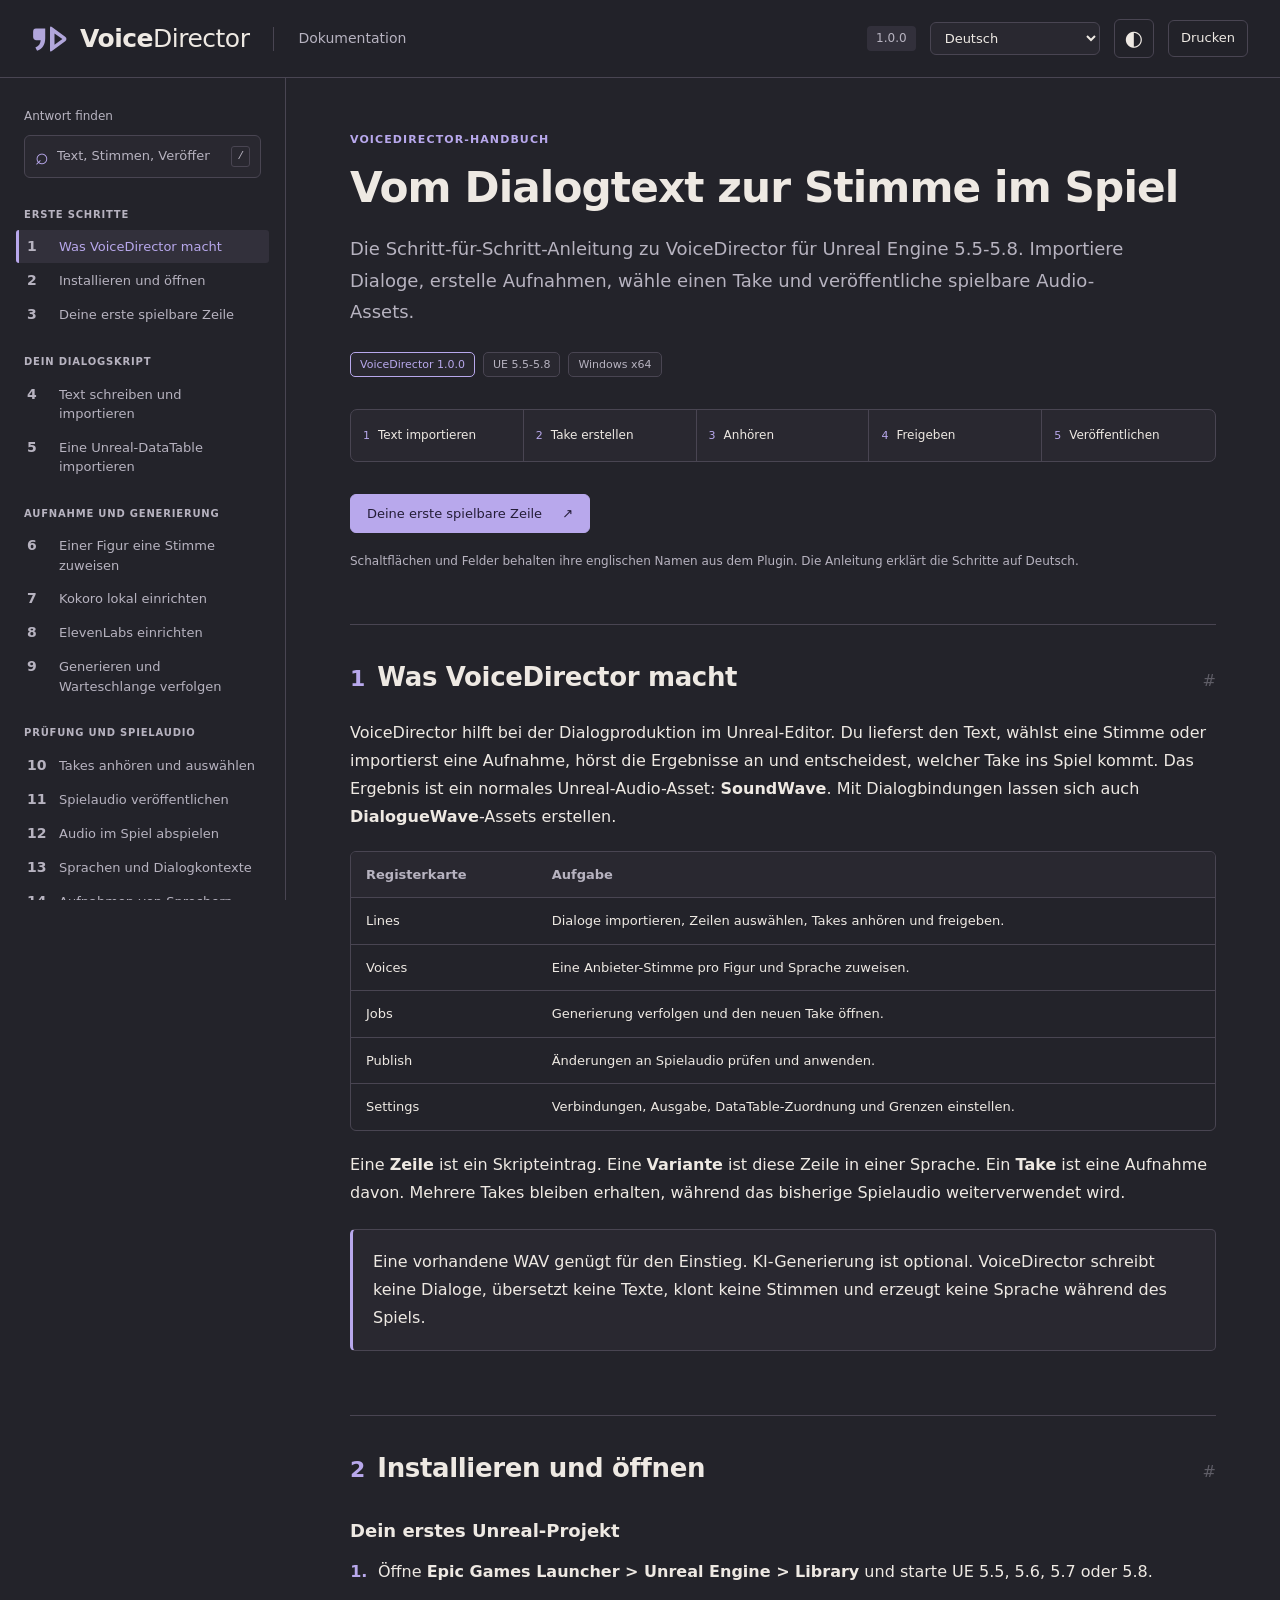
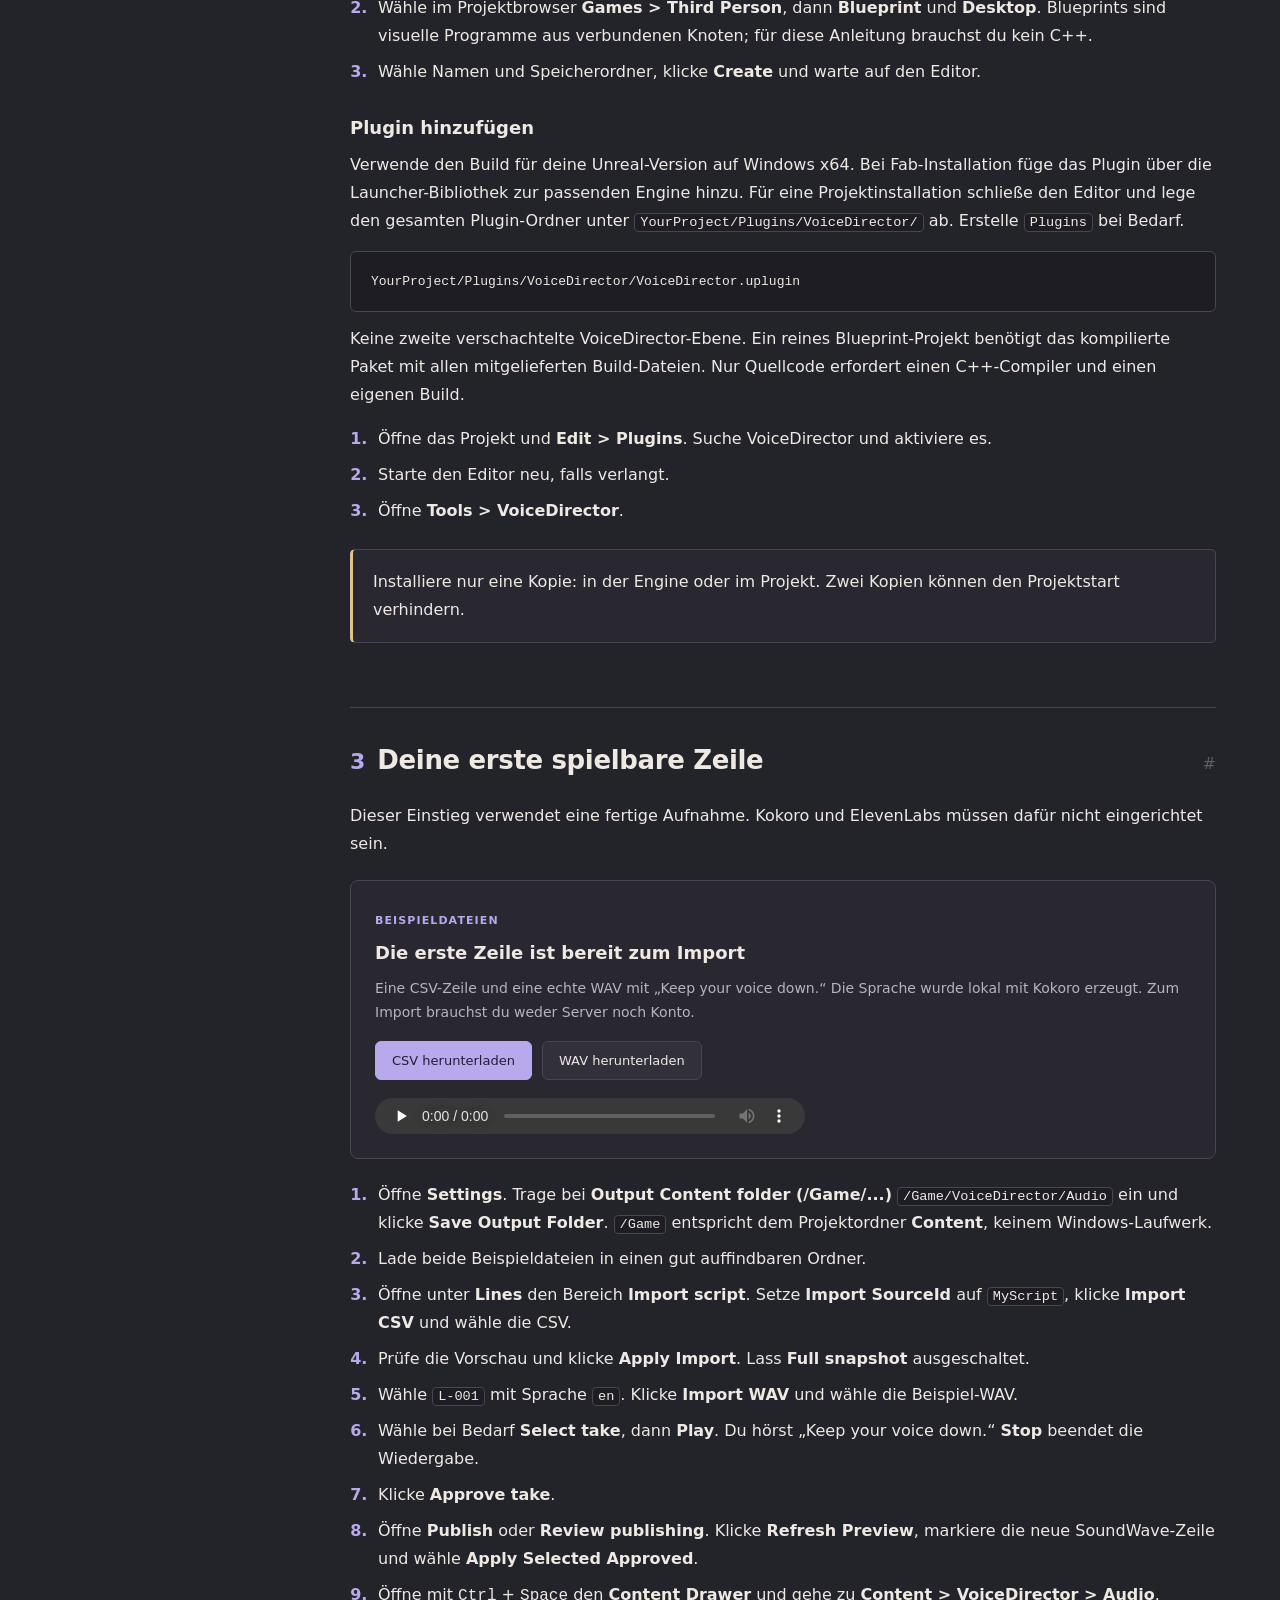
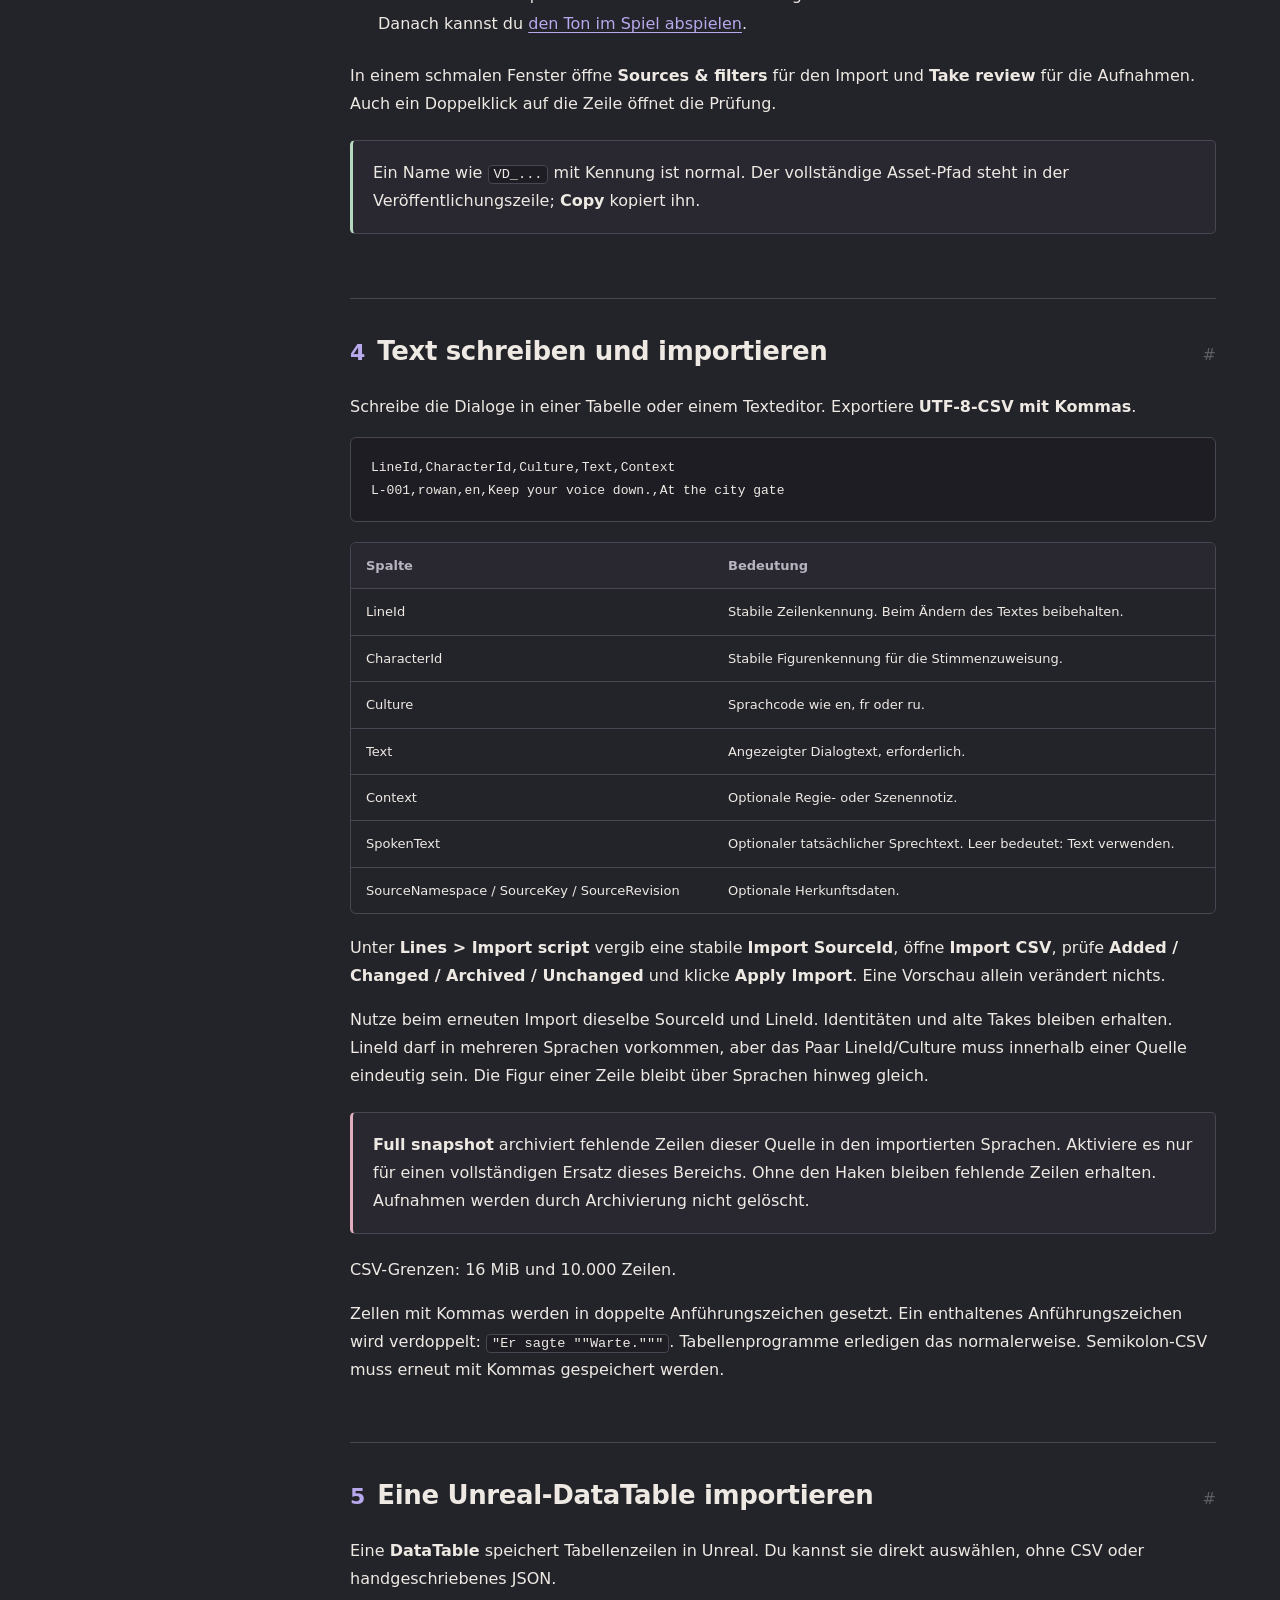
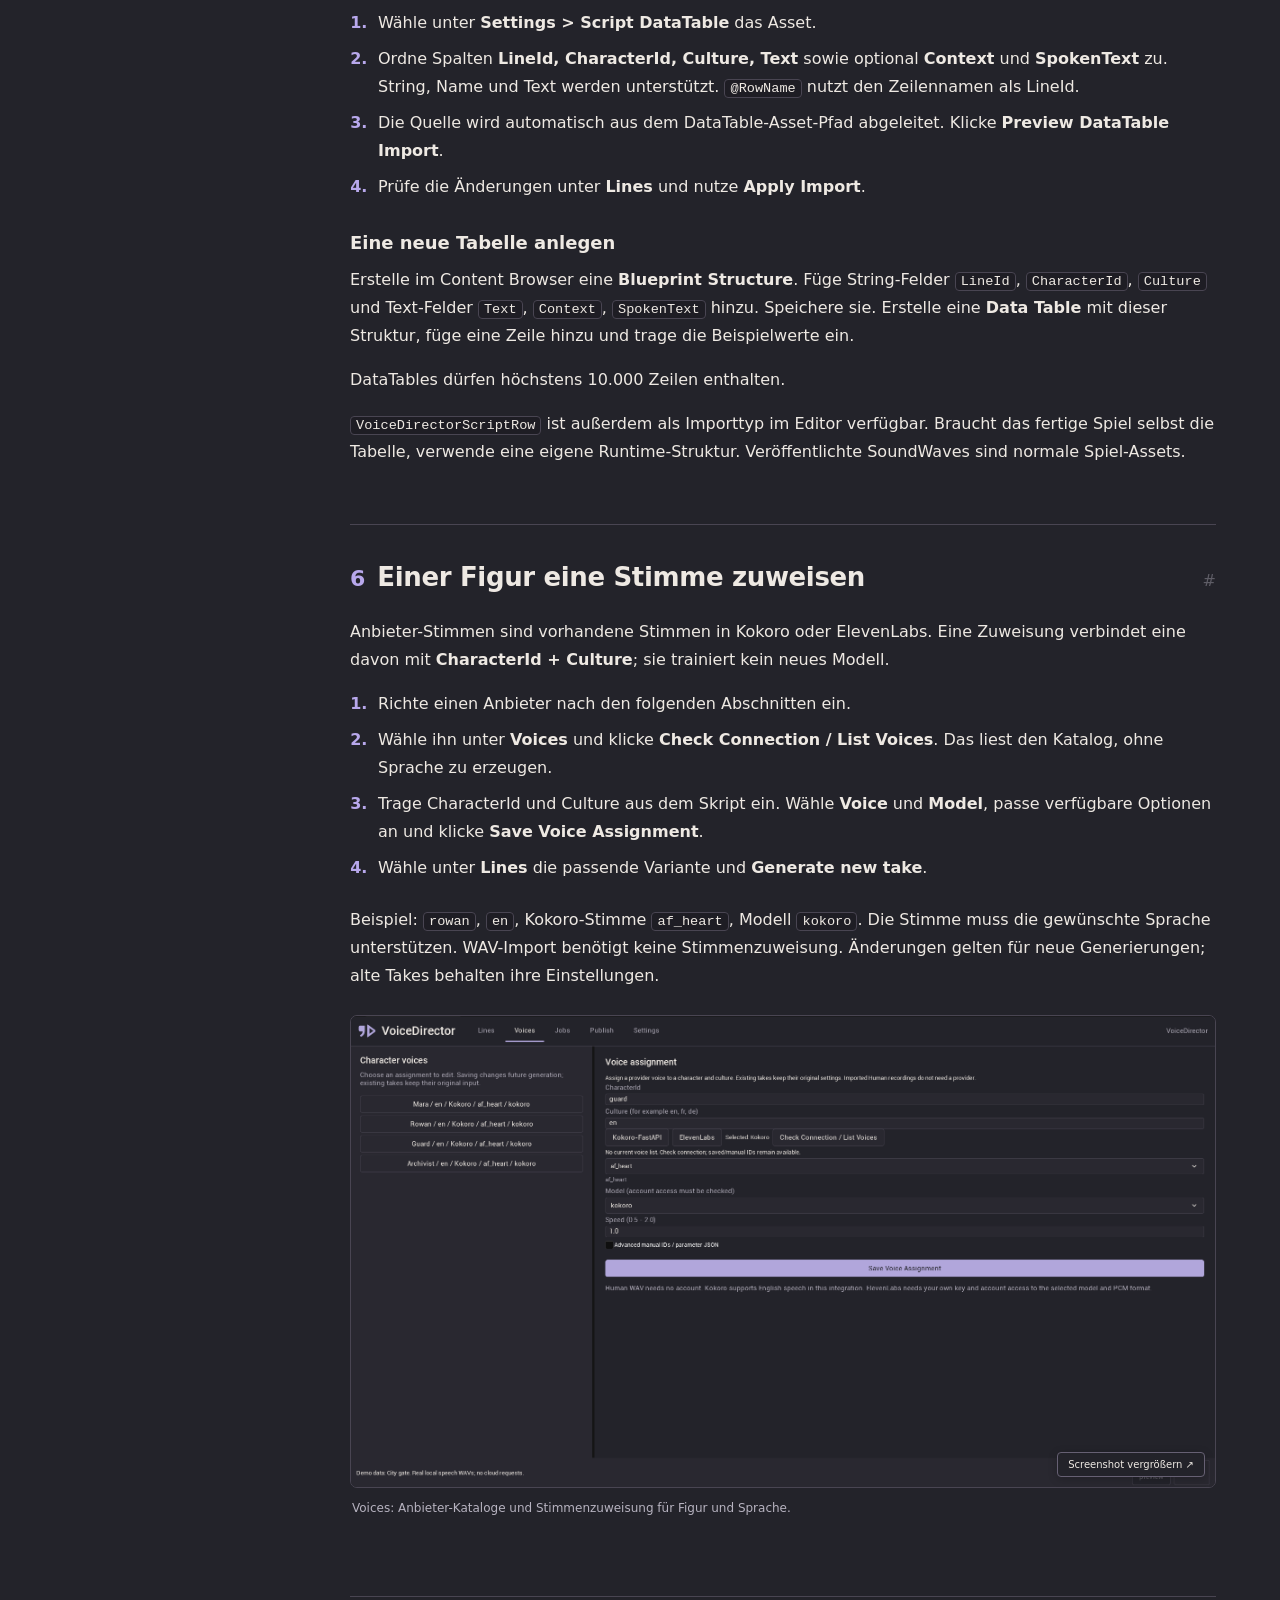
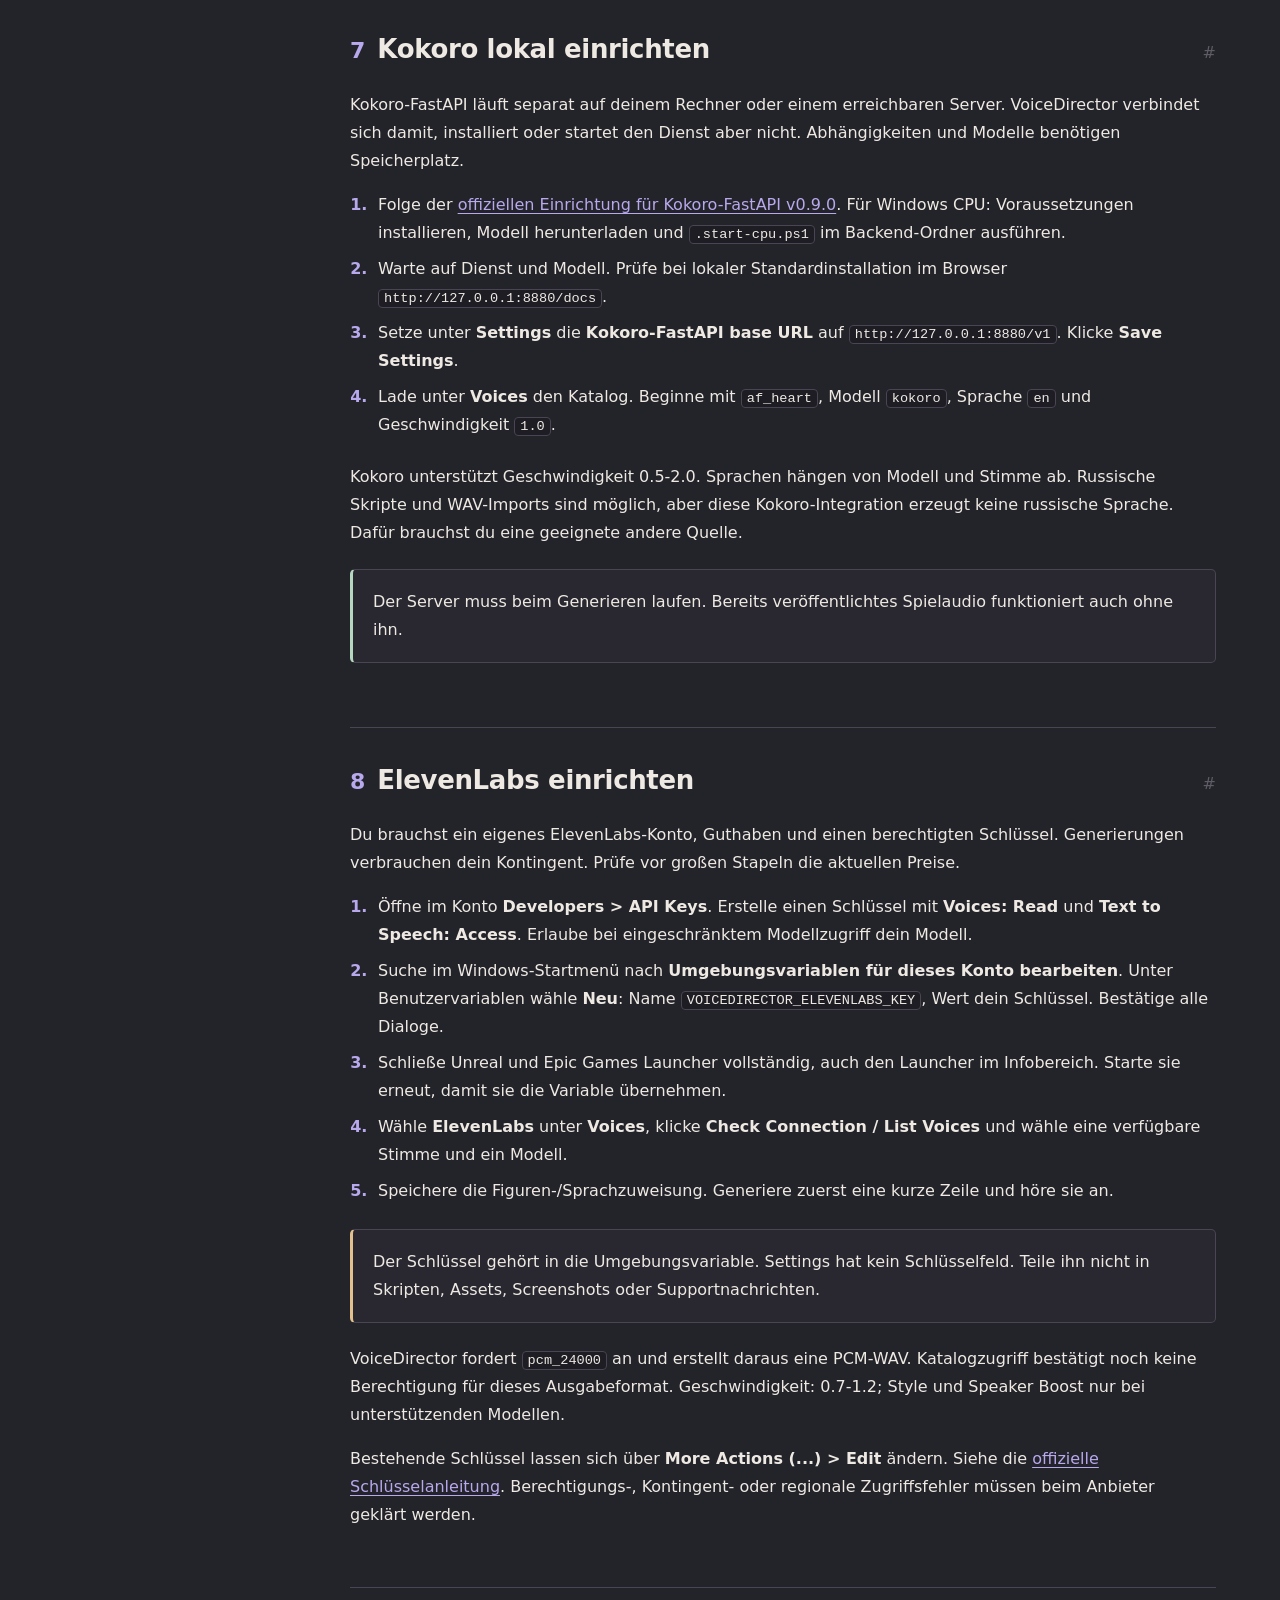
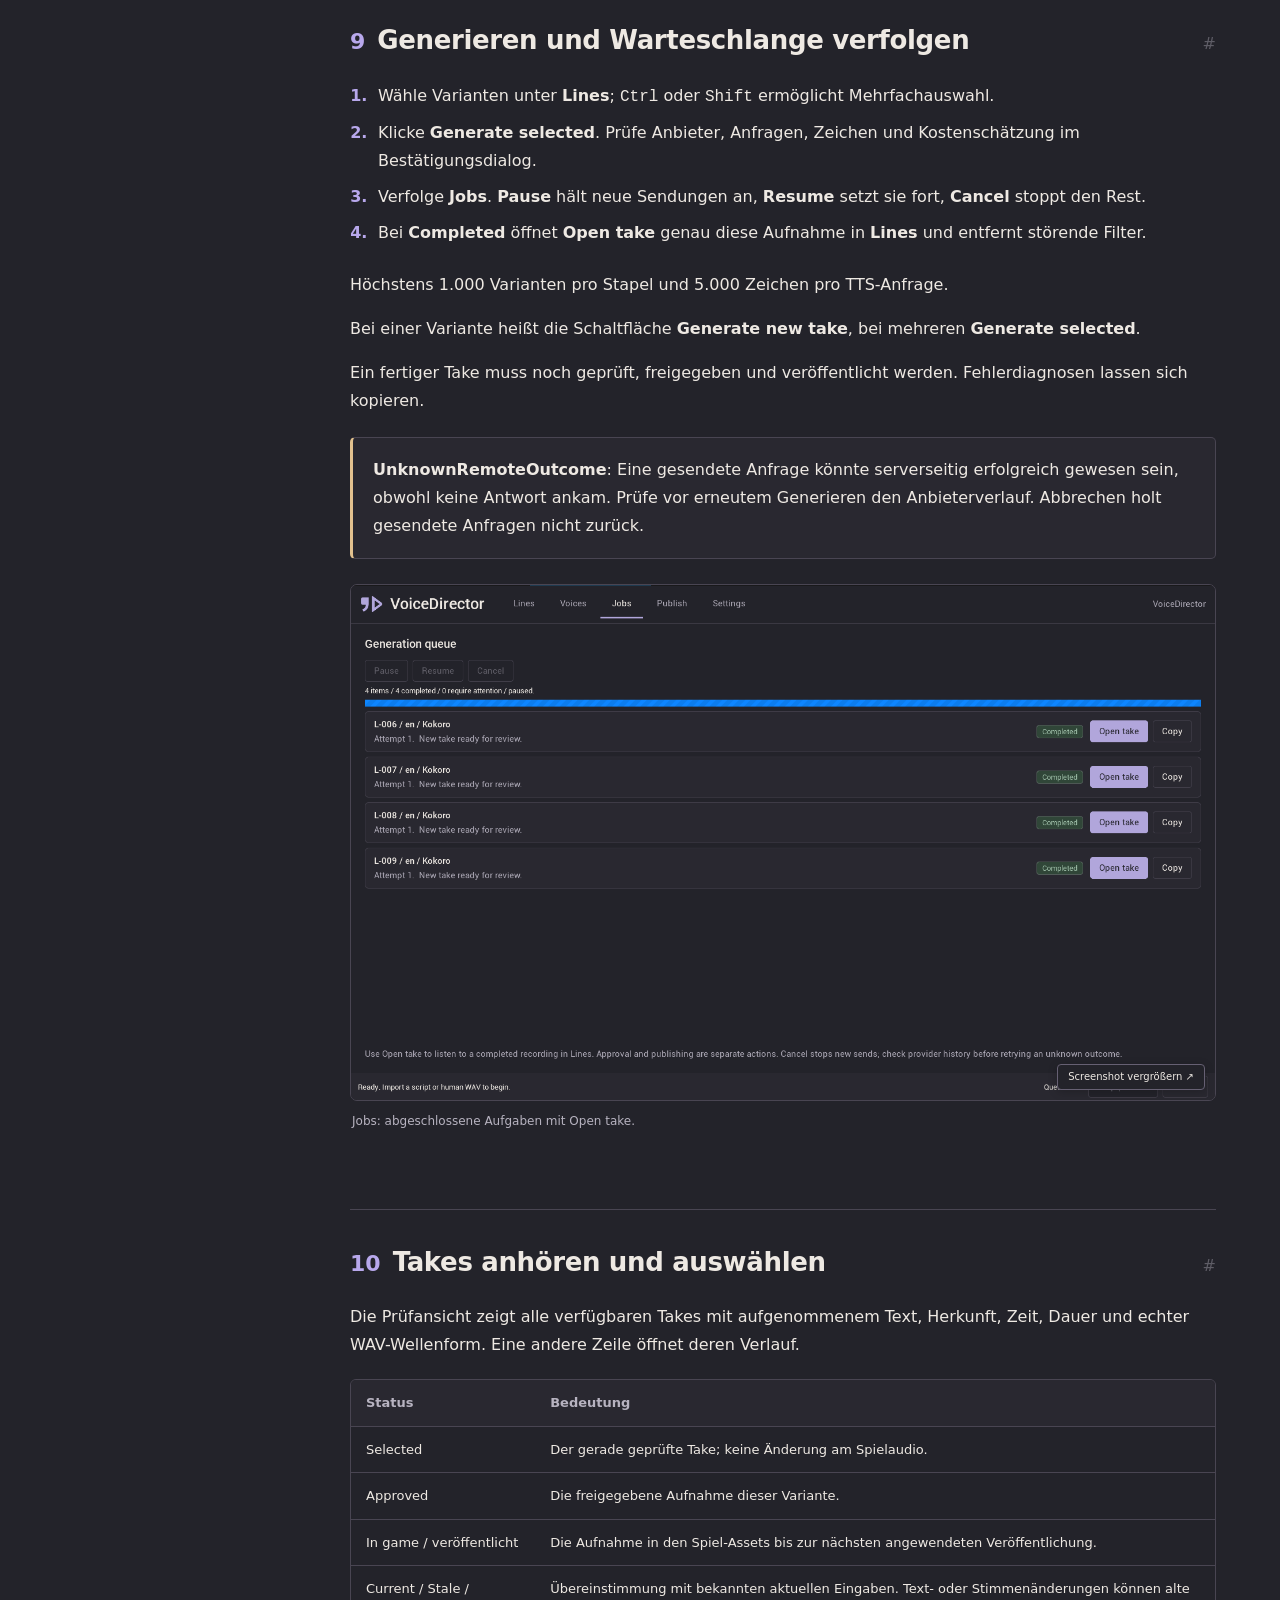
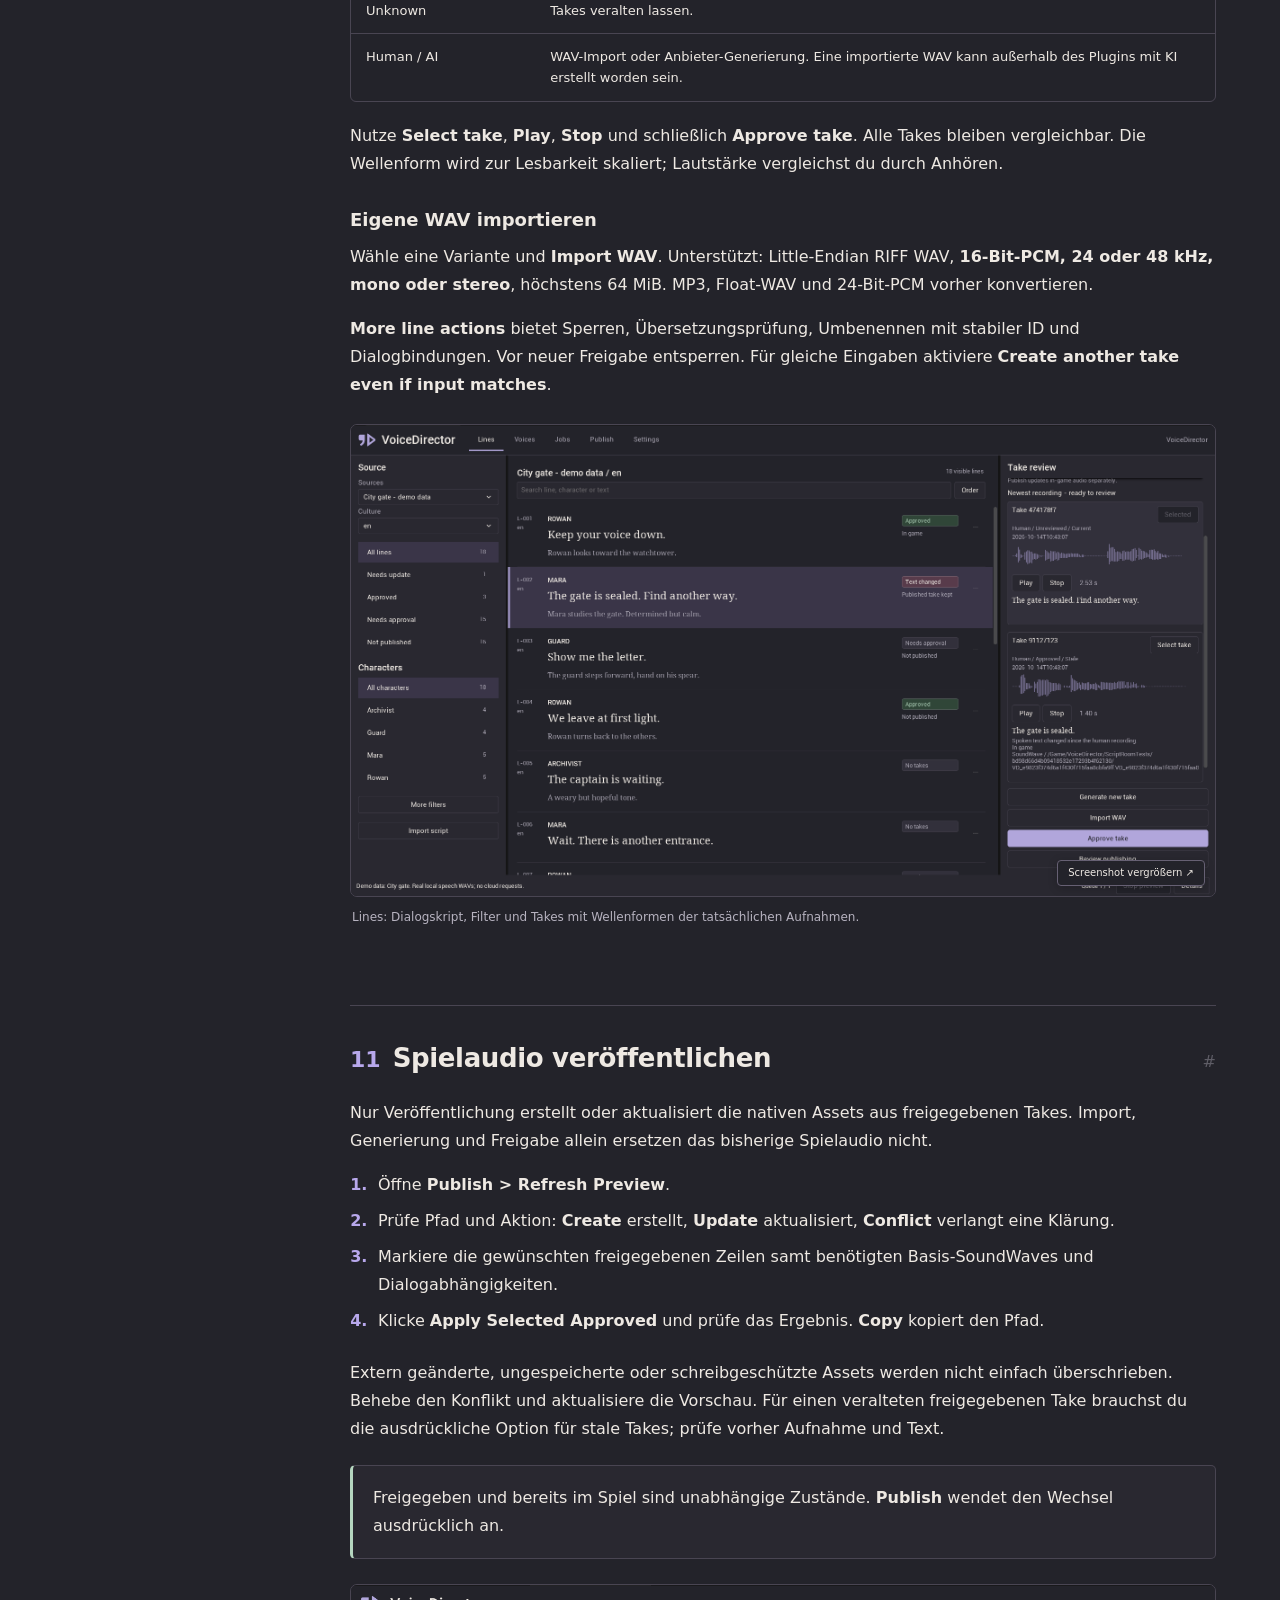
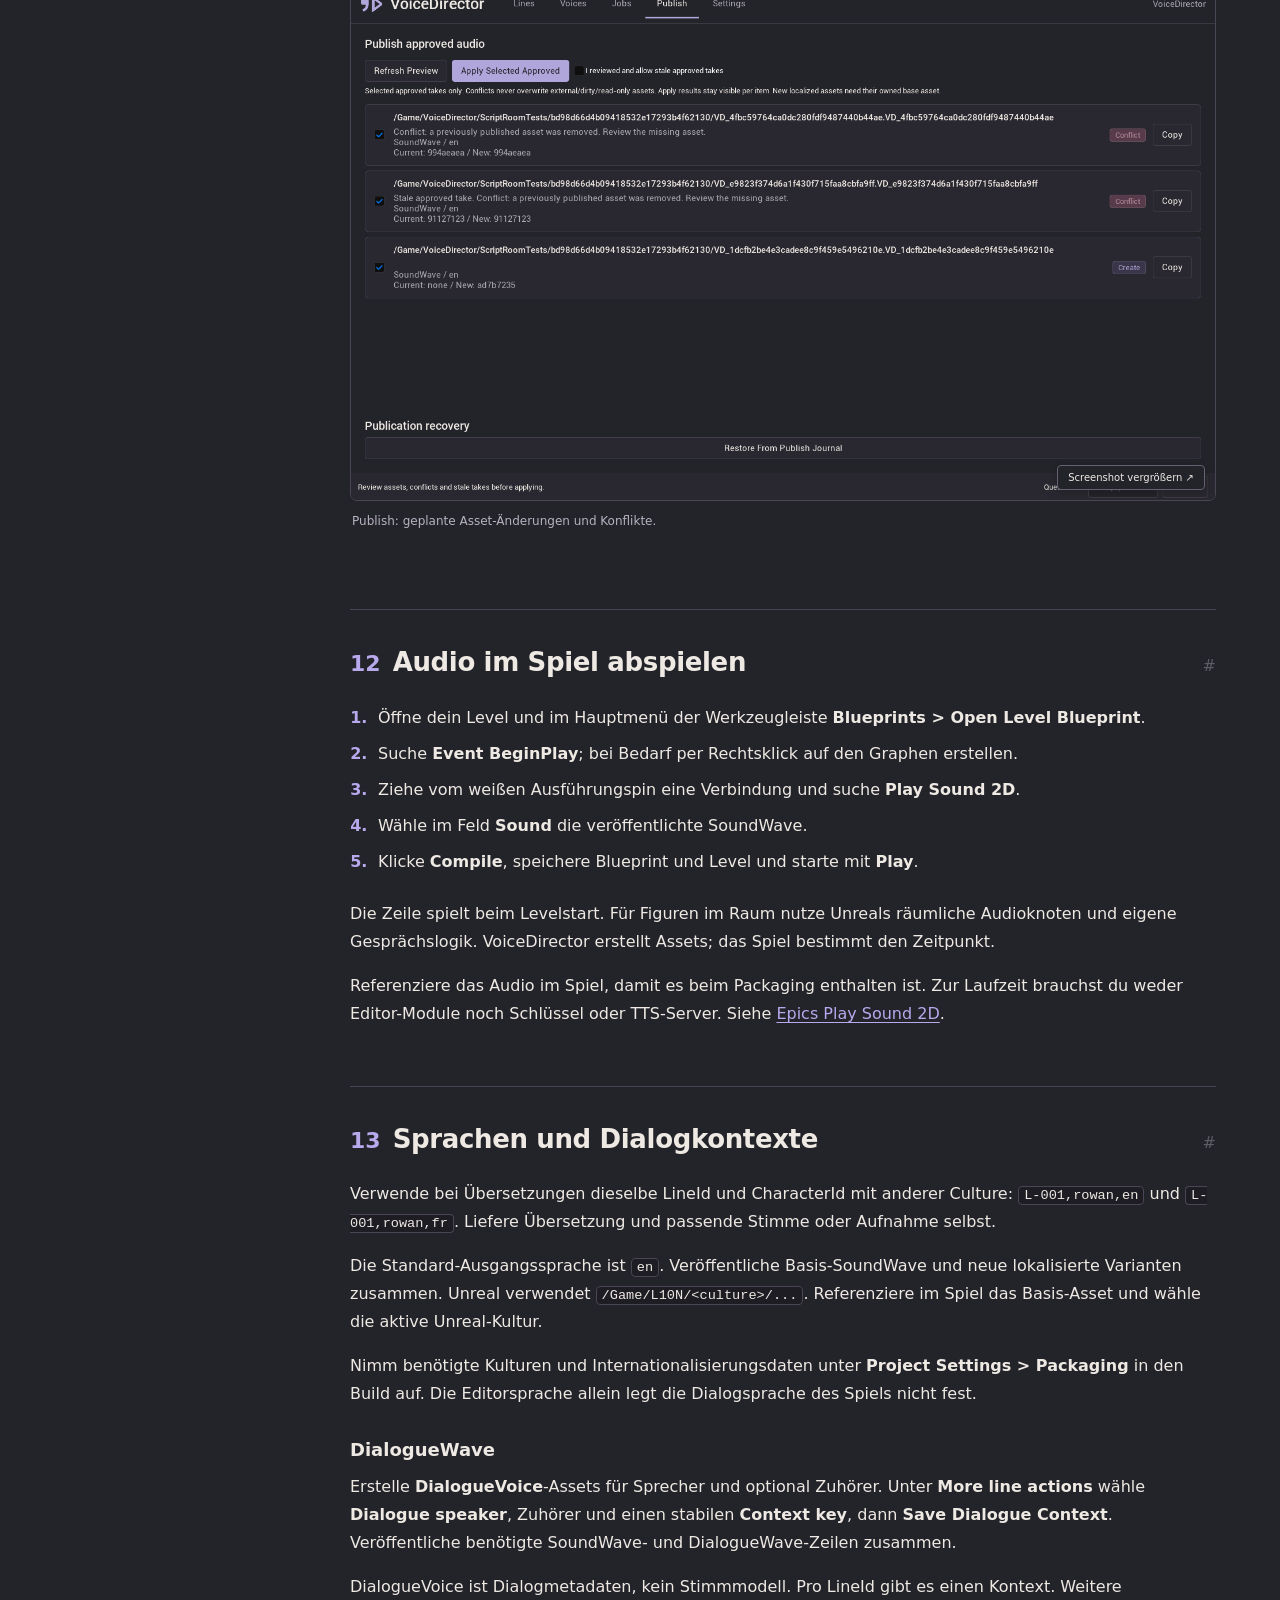
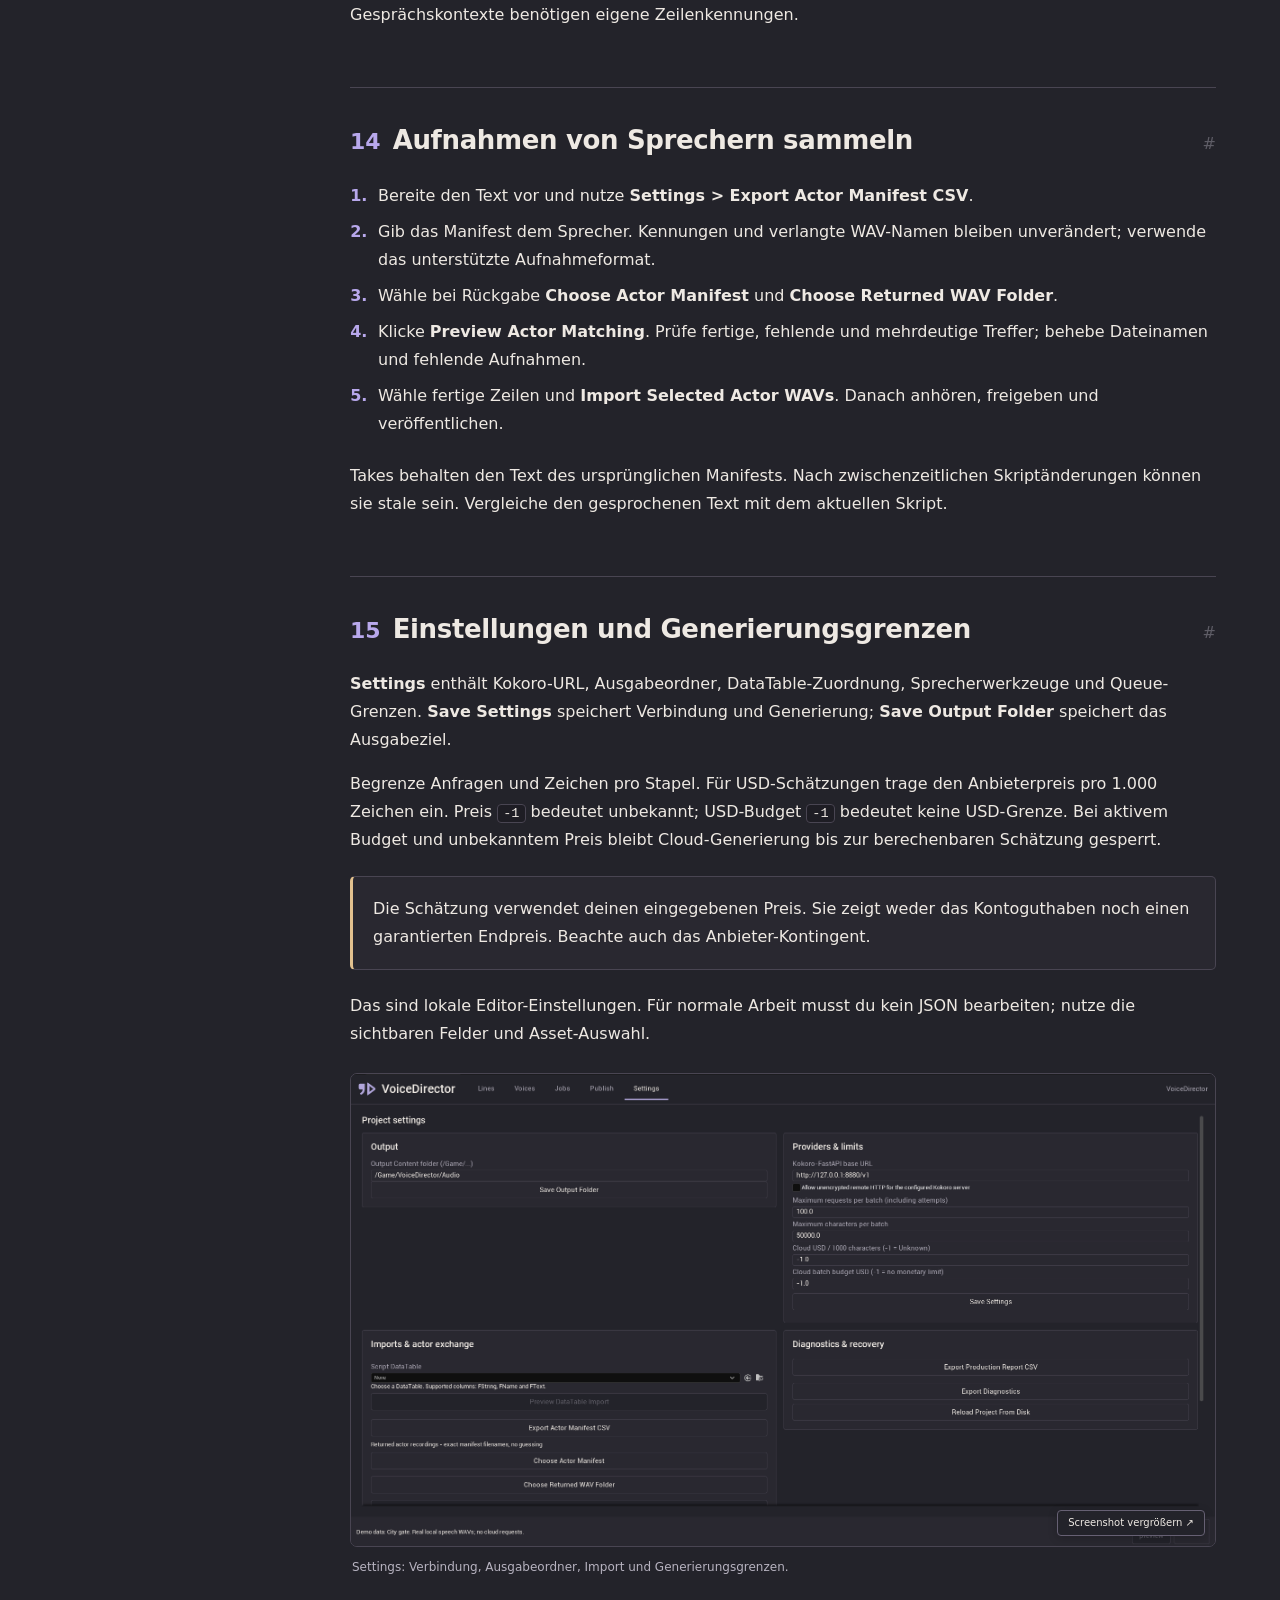
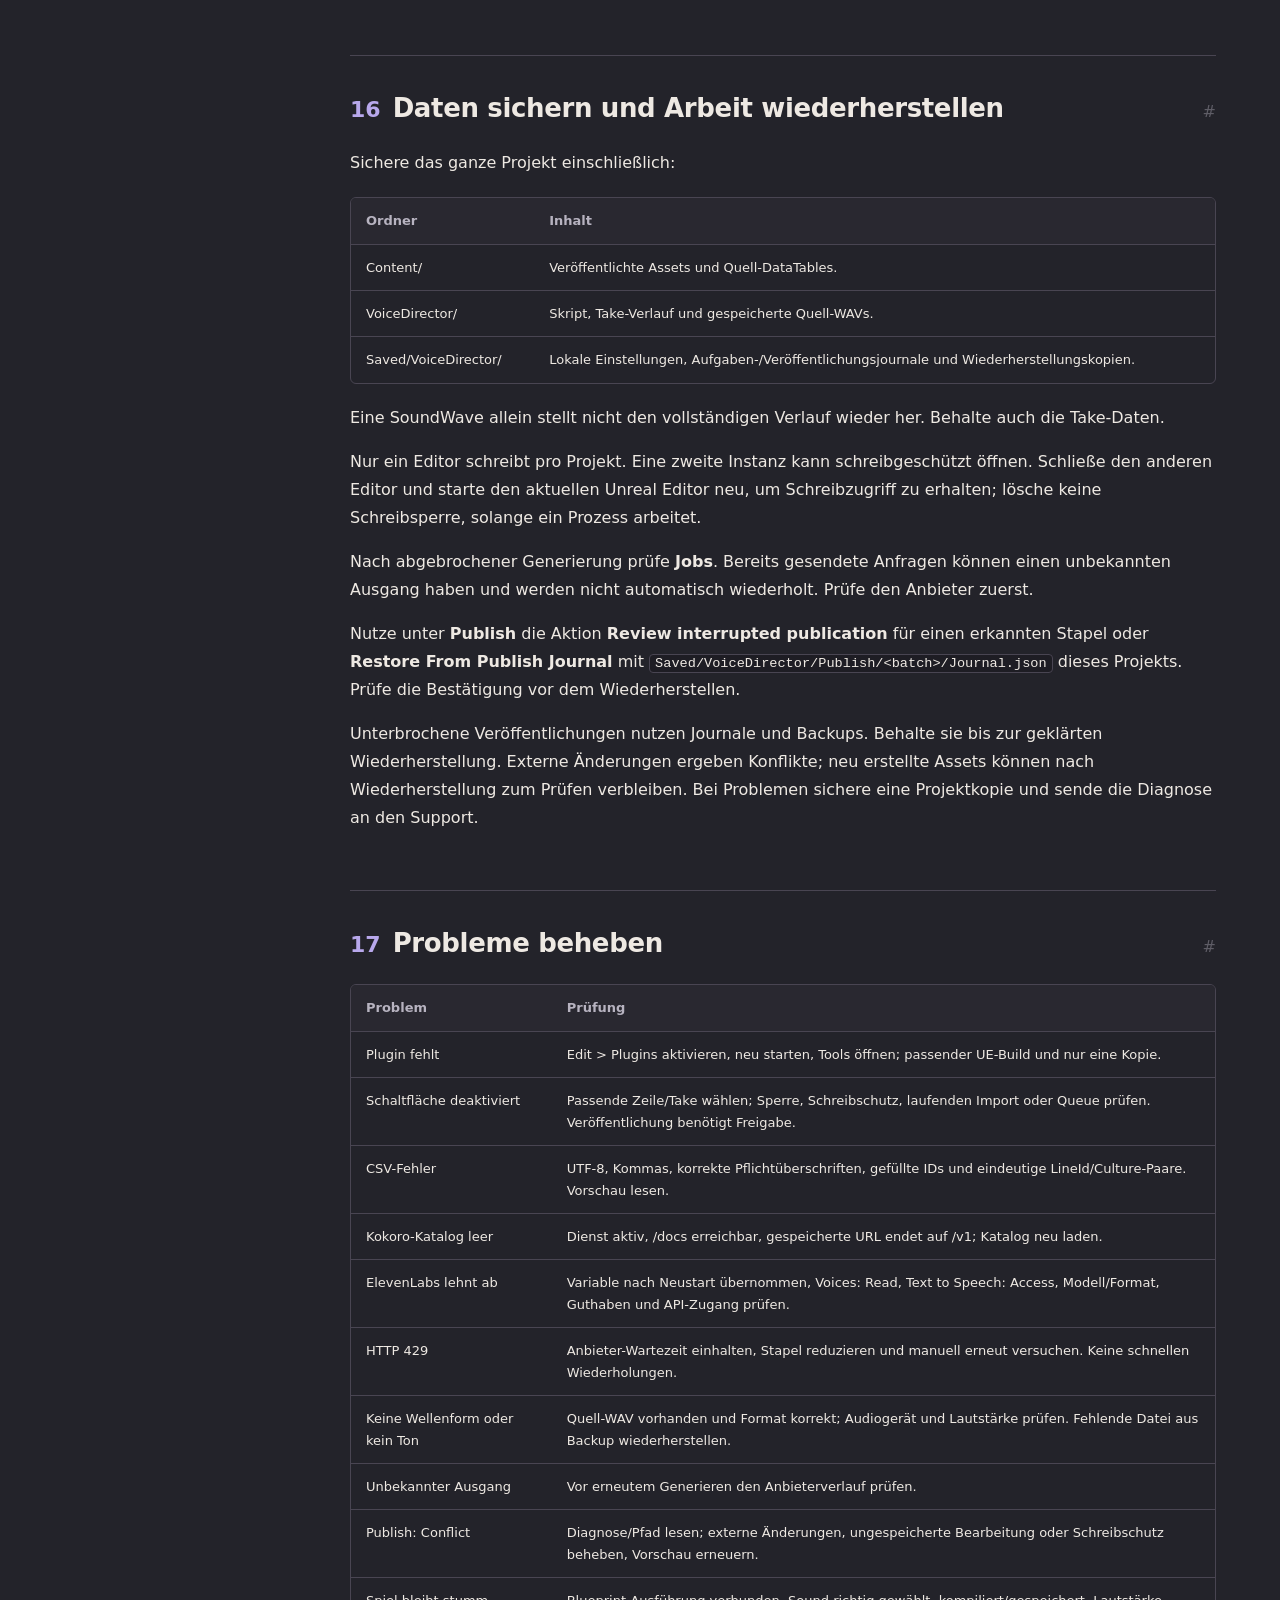
==== commit 03f764df: "Enlarge section numbers and use English by default" ====
--- a/de/index.html
+++ b/de/index.html
@@ -14,7 +14,7 @@
 <link rel="alternate" hreflang="ja" href="https://nexusforgeue.github.io/VoiceDirector-docs/ja/">
 <link rel="alternate" hreflang="ko" href="https://nexusforgeue.github.io/VoiceDirector-docs/ko/">
 <link rel="icon" type="image/svg+xml" href="../assets/voice-director.svg">
-<link rel="stylesheet" href="../assets/site.css"><script src="../assets/site.js" defer></script>
+<link rel="stylesheet" href="../assets/site.css?v=326b0f632e55"><script src="../assets/site.js?v=70e562822bc8" defer></script>
 <noscript><style>.search,.locale-picker,.icon-button,.print-button,.menu-toggle{display:none}@media(max-width:900px){.sidebar{position:static;transform:none;visibility:visible;width:auto;height:auto;box-shadow:none;border-right:0;border-bottom:1px solid var(--border)}}</style></noscript>
 </head>
 <body data-no-results="Keine Treffer. Versuche einen Schaltflächennamen oder ein kürzeres Wort." data-search-label="Gefundene Abschnitte">
--- a/assets/site.css
+++ b/assets/site.css
@@ -44,7 +44,7 @@
 .nav-link { color: var(--muted); display: flex; gap: 10px; align-items: baseline; text-decoration: none; padding: 6px 8px; margin: 1px -8px; font-size: 13px; line-height: 1.5; border-left: 3px solid transparent; border-radius: 3px; }
 .nav-link:hover { background: var(--panel); }
 .nav-link.active { color: var(--accent); border-left-color: var(--accent); background: var(--raised); }
-.nav-number { font-size: 10px; min-width: 16px; color: var(--muted); opacity: .8; font-variant-numeric: tabular-nums; }
+.nav-number { font-size: 14px; min-width: 22px; font-weight: 600; color: var(--muted); font-variant-numeric: tabular-nums; }
 .sidebar-footer { font-size: 11px; color: var(--muted); border-top: 1px solid var(--border); padding-top: 18px; white-space: nowrap; }
 .status-dot { width: 6px; height: 6px; background: var(--success); display: inline-block; border-radius: 50%; margin-right: 5px; }
 main { min-width: 0; padding: 52px clamp(28px,5vw,76px) 24px; max-width: 1100px; }
@@ -68,7 +68,7 @@
 .ui-note { color: var(--muted); font-size: 12px; margin: 18px 0 0; }
 .doc-section { border-top: 1px solid var(--border); padding: 35px 0 42px; scroll-margin-top: 18px; }
 .section-heading { display: flex; align-items: baseline; gap: 12px; margin: 0 0 20px; }
-.section-index { color: var(--accent); font-size: 11px; font-variant-numeric: tabular-nums; }
+.section-index { color: var(--accent); font-size: 22px; font-weight: 600; font-variant-numeric: tabular-nums; }
 h2 { font-size: 26px; line-height: 1.35; letter-spacing: -.35px; font-weight: 600; margin: 0; }
 .anchor-link { text-decoration: none; margin-left: auto; color: var(--muted); opacity: .4; }
 .section-heading:hover .anchor-link, .anchor-link:focus { opacity: 1; }
